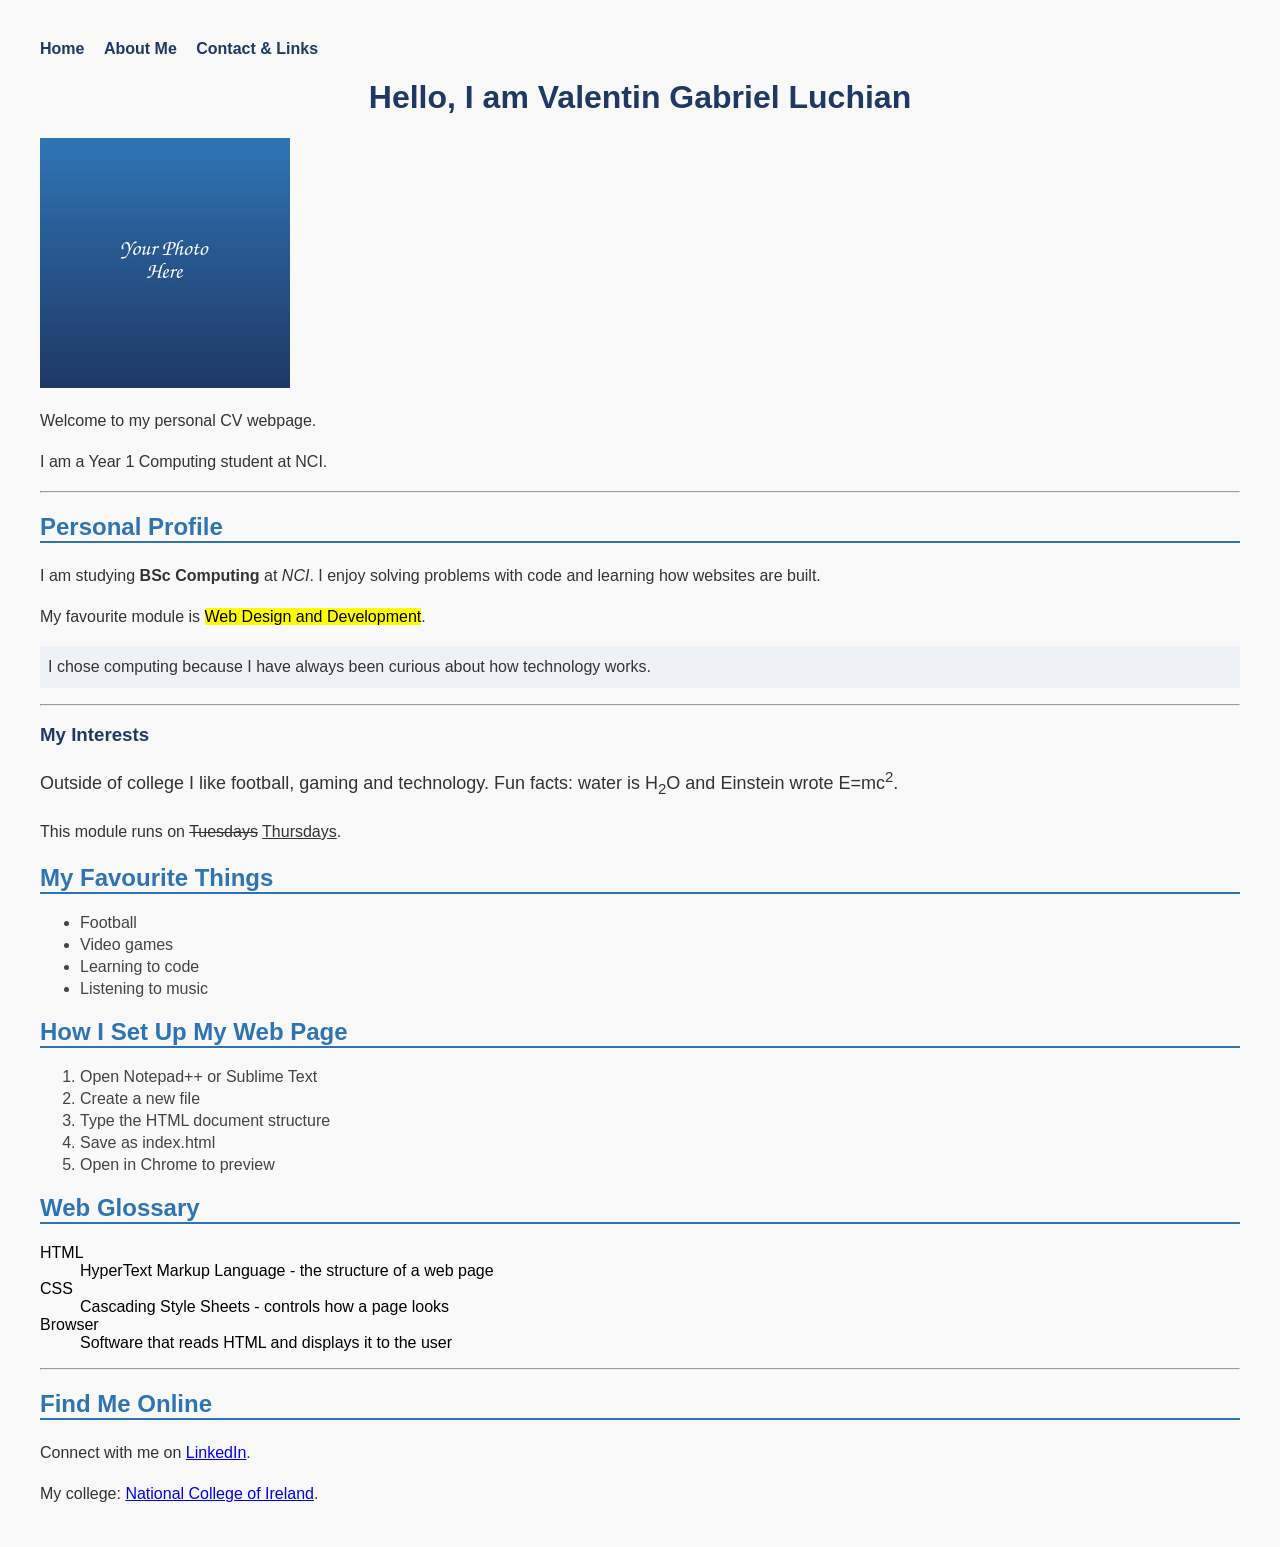
==== index.html @ 2784be7c "Upload Week 2 lab - index.html with CSS" ====
<!DOCTYPE html>
<html lang="en">
<head>
  <meta charset="UTF-8">
  <title>Valentin Gabriel Luchian - Home</title>
  <link rel="stylesheet" href="css/styles.css">
</head>
<body>

  <!-- Navigation -->
  <nav>
    <a href="index.html">Home</a>
    <a href="about.html">About Me</a>
    <a href="contact.html">Contact &amp; Links</a>
  </nav>

  <!-- Header section -->
  <h1 style="color: #1F3864; text-align: center;">Hello, I am Valentin Gabriel Luchian</h1>

  <img src="images/photo.jpg" alt="Photo of Valentin Gabriel Luchian" width="250">

  <p>Welcome to my personal CV webpage.</p>
  <p>I am a Year 1 Computing student at NCI.</p>

  <hr>

  <!-- About Me section -->
  <h2>Personal Profile</h2>
  <p>I am studying <strong>BSc Computing</strong> at <em>NCI</em>. I enjoy solving
    problems with code and learning how websites are built.</p>
  <p>My favourite module is <mark>Web Design and Development</mark>.</p>
  <p style="background-color: #EEF2F7; padding: 8px;">I chose computing because I have
    always been curious about how technology works.</p>

  <hr>

  <!-- Interests section -->
  <h3>My Interests</h3>
  <p style="font-size: 18px; color: #333333;">Outside of college I like football, gaming
    and technology. Fun facts: water is H<sub>2</sub>O and Einstein wrote E=mc<sup>2</sup>.</p>
  <p>This module runs on <del>Tuesdays</del> <ins>Thursdays</ins>.</p>

  <!-- Lists section: Favourite things (unordered list) -->
  <h2>My Favourite Things</h2>
  <ul>
    <li>Football</li>
    <li>Video games</li>
    <li>Learning to code</li>
    <li>Listening to music</li>
  </ul>

  <!-- Ordered list: steps -->
  <h2>How I Set Up My Web Page</h2>
  <ol>
    <li>Open Notepad++ or Sublime Text</li>
    <li>Create a new file</li>
    <li>Type the HTML document structure</li>
    <li>Save as index.html</li>
    <li>Open in Chrome to preview</li>
  </ol>

  <!-- Description list: web glossary -->
  <h2>Web Glossary</h2>
  <dl>
    <dt>HTML</dt>
    <dd>HyperText Markup Language - the structure of a web page</dd>
    <dt>CSS</dt>
    <dd>Cascading Style Sheets - controls how a page looks</dd>
    <dt>Browser</dt>
    <dd>Software that reads HTML and displays it to the user</dd>
  </dl>

  <hr>

  <!-- Links section -->
  <h2>Find Me Online</h2>
  <p>Connect with me on <a href="https://www.linkedin.com">LinkedIn</a>.</p>
  <p>My college: <a href="https://www.nci.ie">National College of Ireland</a>.</p>

</body>
</html>
---- css/styles.css ----
/* ===== Base page styles ===== */
body {
  background-color: #f9f9f9;
  font-family: Arial, sans-serif;
  margin: 40px;
}

h1 {
  color: #1F3864;
  text-align: center;
}

h2 {
  color: #2E74B5;
  border-bottom: 2px solid #2E74B5;
}

h3 {
  color: #1F3864;
}

p {
  color: #333333;
  font-size: 16px;
  line-height: 1.6;
}

li {
  color: #444444;
  margin-bottom: 4px;
}

/* ===== Navigation ===== */
nav {
  margin-bottom: 20px;
}

nav a {
  margin-right: 15px;
  color: #1F3864;
  text-decoration: none;
  font-weight: bold;
}

a:hover {
  color: red;
  text-decoration: none;
}
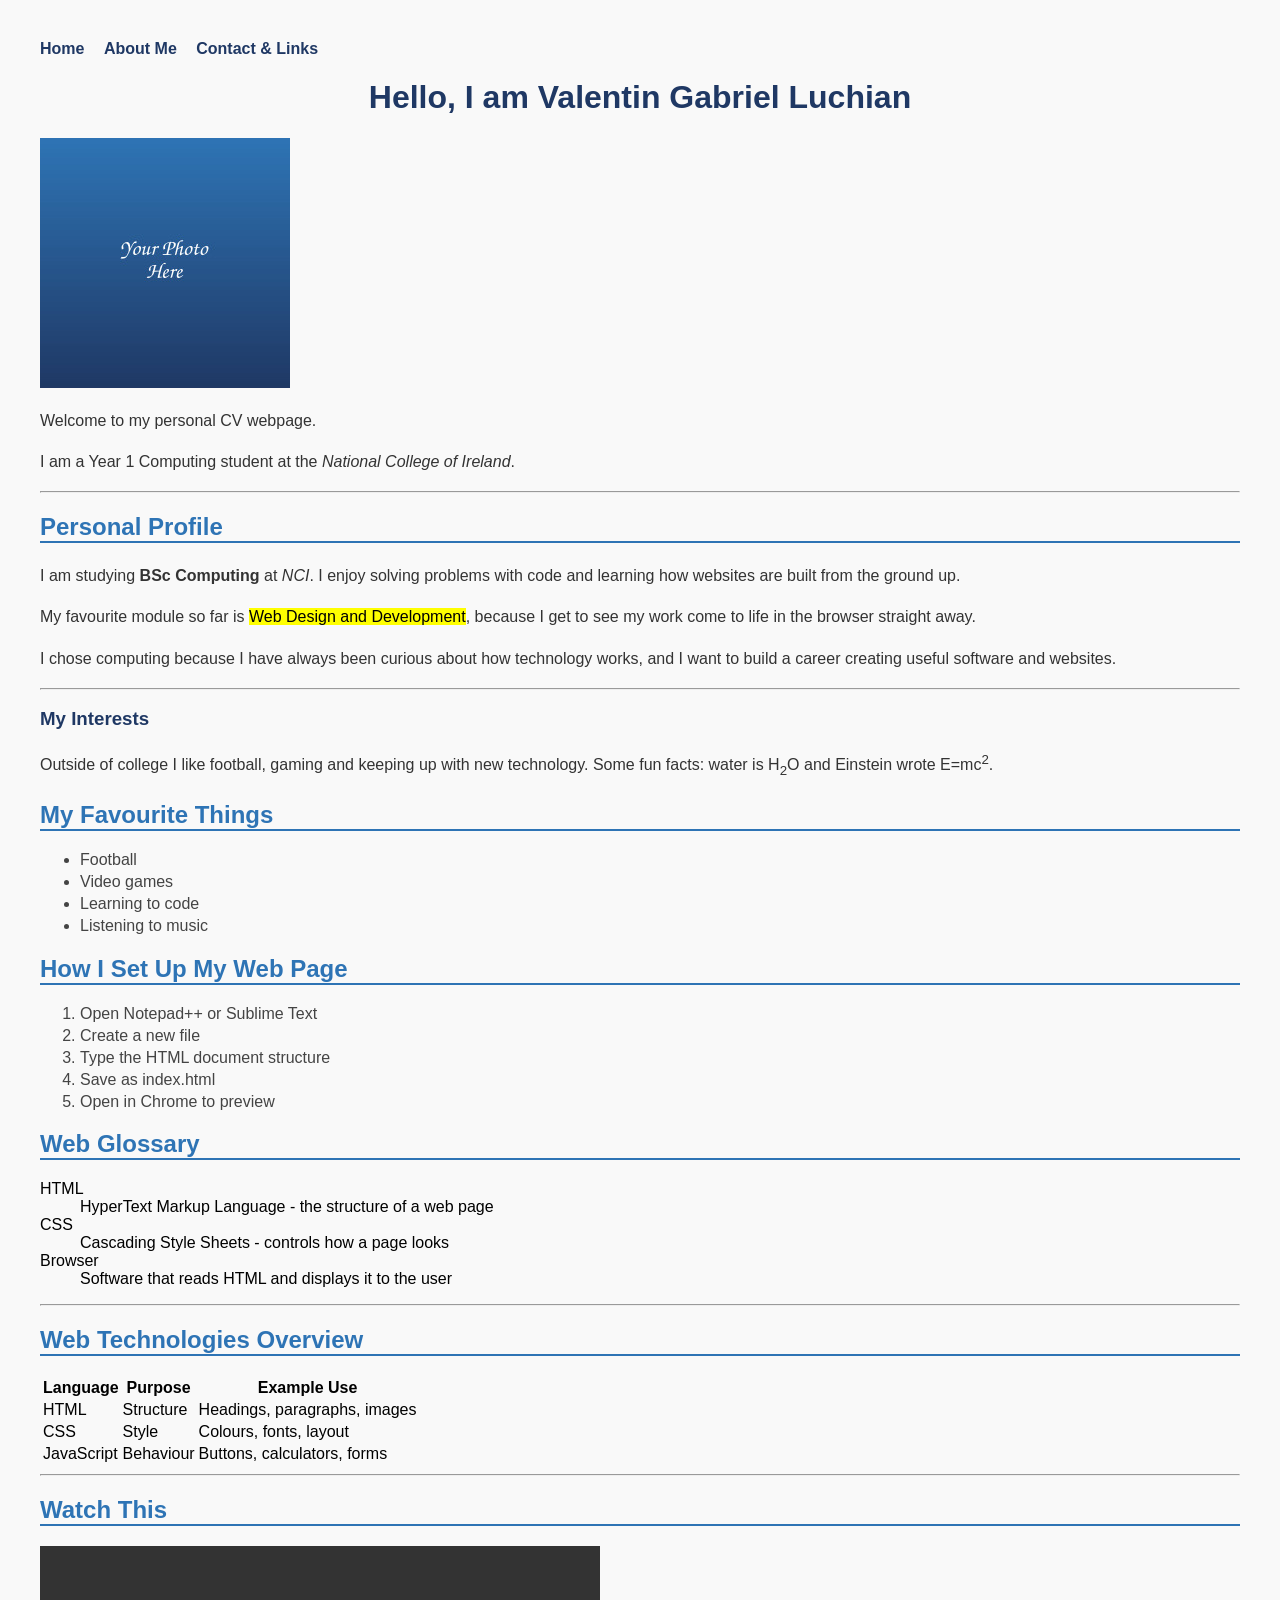
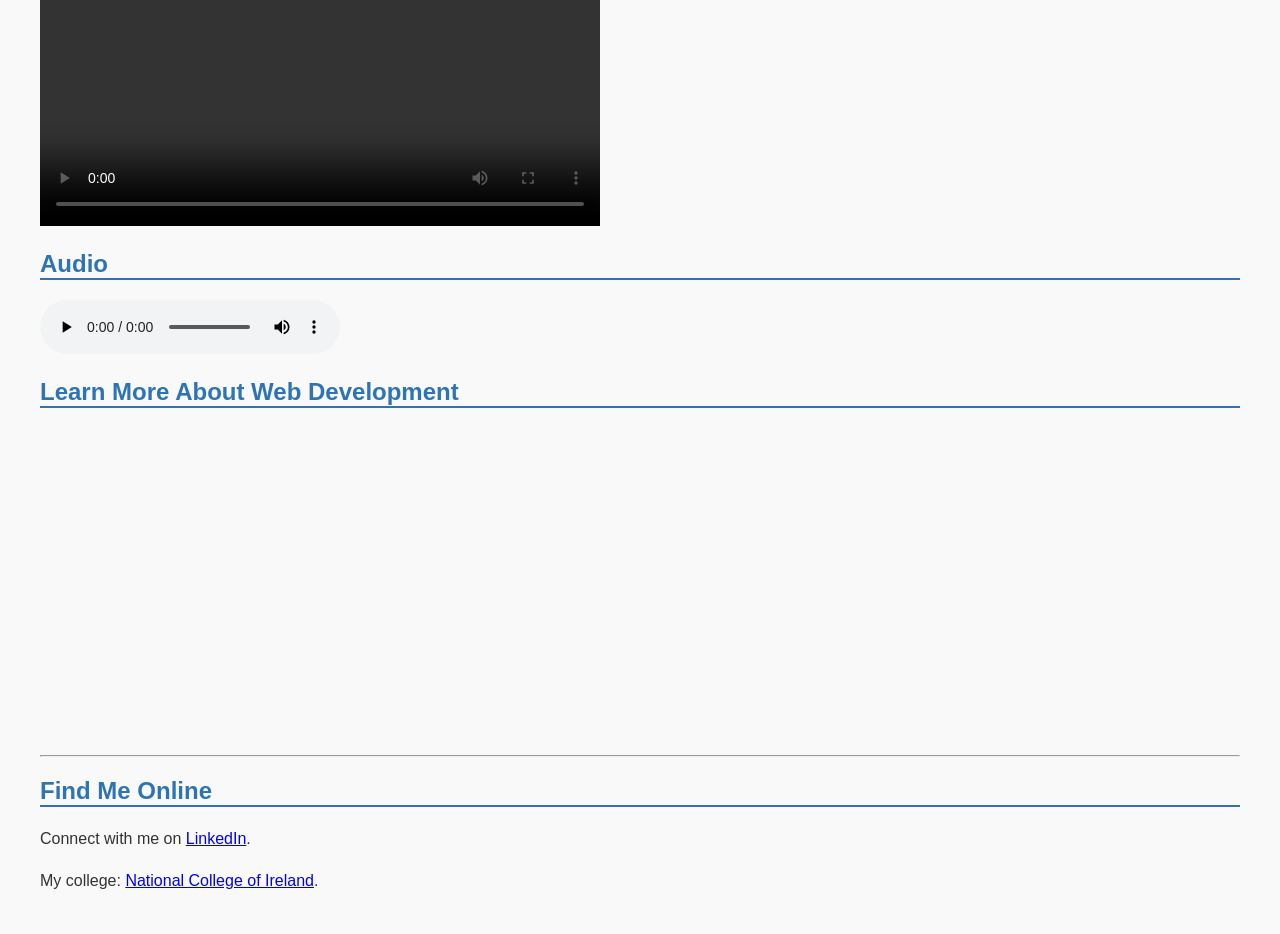
==== commit c92bb275: "Week 3 lab - table, video, audio and YouTube embed added" ====
--- a/index.html
+++ b/index.html
@@ -15,30 +15,30 @@
   </nav>
 
   <!-- Header section -->
-  <h1 style="color: #1F3864; text-align: center;">Hello, I am Valentin Gabriel Luchian</h1>
+  <h1>Hello, I am Valentin Gabriel Luchian</h1>
 
   <img src="images/photo.jpg" alt="Photo of Valentin Gabriel Luchian" width="250">
 
   <p>Welcome to my personal CV webpage.</p>
-  <p>I am a Year 1 Computing student at NCI.</p>
+  <p>I am a Year 1 Computing student at the <em>National College of Ireland</em>.</p>
 
   <hr>
 
   <!-- About Me section -->
   <h2>Personal Profile</h2>
   <p>I am studying <strong>BSc Computing</strong> at <em>NCI</em>. I enjoy solving
-    problems with code and learning how websites are built.</p>
-  <p>My favourite module is <mark>Web Design and Development</mark>.</p>
-  <p style="background-color: #EEF2F7; padding: 8px;">I chose computing because I have
-    always been curious about how technology works.</p>
+    problems with code and learning how websites are built from the ground up.</p>
+  <p>My favourite module so far is <mark>Web Design and Development</mark>, because
+    I get to see my work come to life in the browser straight away.</p>
+  <p>I chose computing because I have always been curious about how technology works,
+    and I want to build a career creating useful software and websites.</p>
 
   <hr>
 
   <!-- Interests section -->
   <h3>My Interests</h3>
-  <p style="font-size: 18px; color: #333333;">Outside of college I like football, gaming
-    and technology. Fun facts: water is H<sub>2</sub>O and Einstein wrote E=mc<sup>2</sup>.</p>
-  <p>This module runs on <del>Tuesdays</del> <ins>Thursdays</ins>.</p>
+  <p>Outside of college I like football, gaming and keeping up with new technology.
+    Some fun facts: water is H<sub>2</sub>O and Einstein wrote E=mc<sup>2</sup>.</p>
 
   <!-- Lists section: Favourite things (unordered list) -->
   <h2>My Favourite Things</h2>
@@ -72,6 +72,63 @@
 
   <hr>
 
+  <!-- Table section (Week 3 - Task 4) -->
+  <h2>Web Technologies Overview</h2>
+  <table>
+    <thead>
+      <tr>
+        <th>Language</th>
+        <th>Purpose</th>
+        <th>Example Use</th>
+      </tr>
+    </thead>
+    <tbody>
+      <tr>
+        <td>HTML</td>
+        <td>Structure</td>
+        <td>Headings, paragraphs, images</td>
+      </tr>
+      <tr>
+        <td>CSS</td>
+        <td>Style</td>
+        <td>Colours, fonts, layout</td>
+      </tr>
+      <tr>
+        <td>JavaScript</td>
+        <td>Behaviour</td>
+        <td>Buttons, calculators, forms</td>
+      </tr>
+    </tbody>
+  </table>
+
+  <hr>
+
+  <!-- Video section (Week 3 - Task 5) -->
+  <h2>Watch This</h2>
+  <video width="560" controls>
+    <source src="media/myvideo.mp4" type="video/mp4">
+    Your browser does not support the video tag.
+  </video>
+
+  <!-- Audio section (Week 3 - Task 5) -->
+  <h2>Audio</h2>
+  <audio controls>
+    <source src="media/audio.mp3" type="audio/mpeg">
+    Your browser does not support the audio tag.
+  </audio>
+
+  <!-- YouTube embed (Week 3 - Task 6) -->
+  <h2>Learn More About Web Development</h2>
+  <iframe width="560" height="315"
+    src="https://www.youtube.com/embed/UB1O30fR-EE"
+    title="YouTube video player"
+    frameborder="0"
+    allow="accelerometer; autoplay; clipboard-write; encrypted-media; gyroscope; picture-in-picture"
+    allowfullscreen>
+  </iframe>
+
+  <hr>
+
   <!-- Links section -->
   <h2>Find Me Online</h2>
   <p>Connect with me on <a href="https://www.linkedin.com">LinkedIn</a>.</p>
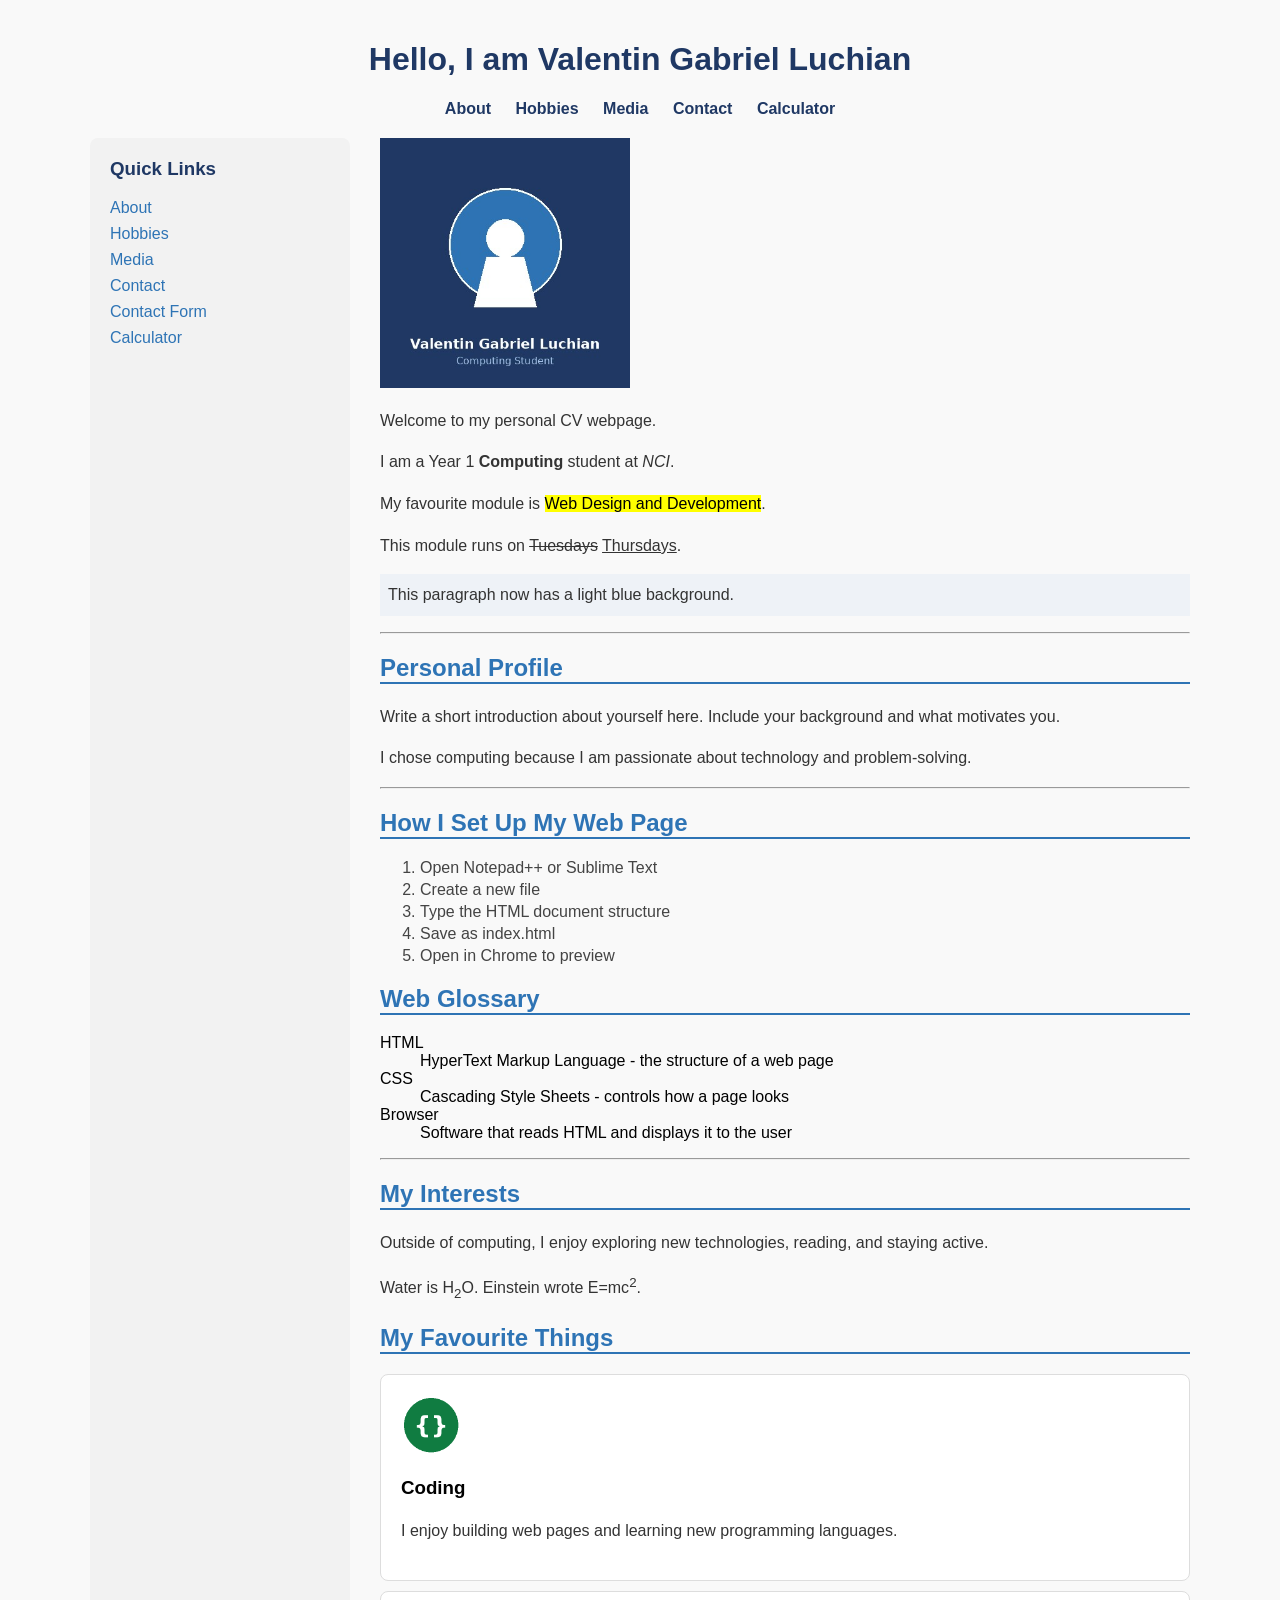
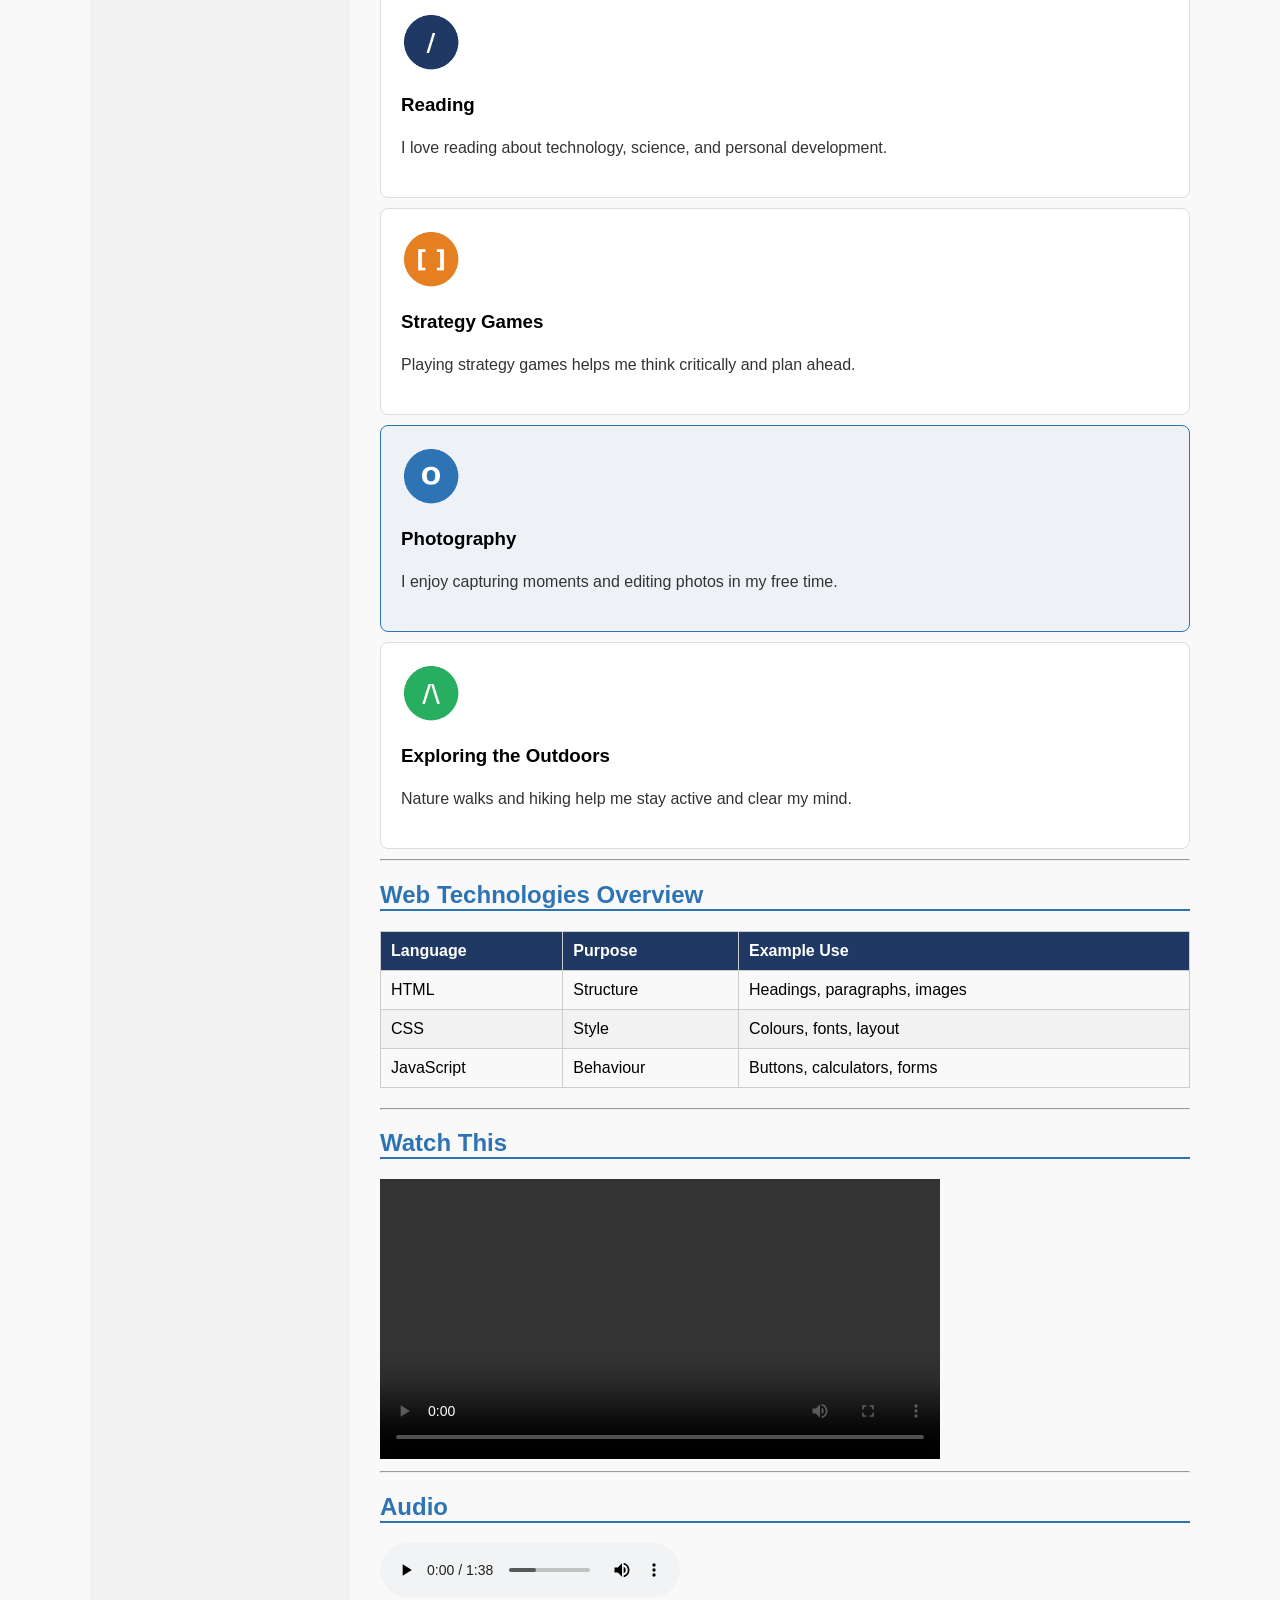
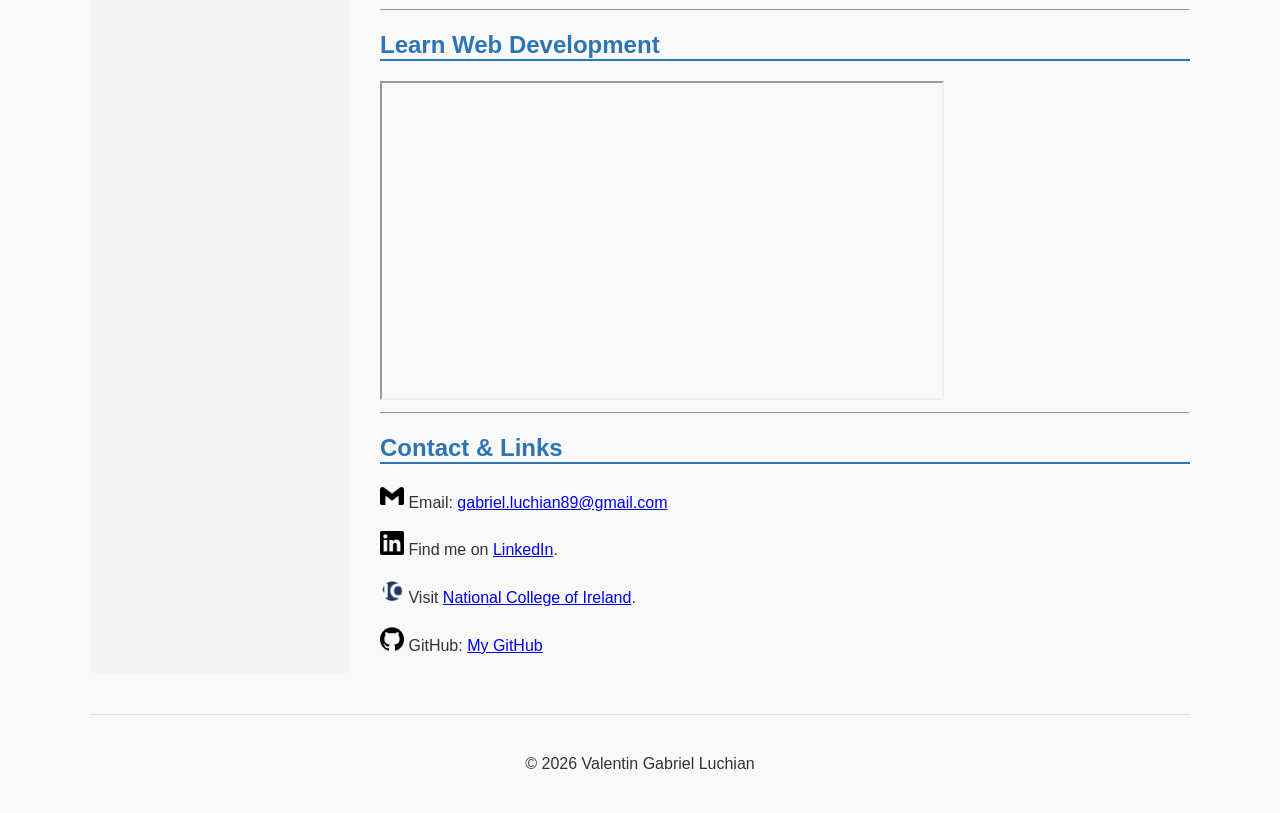
==== commit 06dddfb8: "Add new image assets for social media and various themes - Added GitHub logo (github.png) - Added Li" ====
--- a/index.html
+++ b/index.html
@@ -1,138 +1,215 @@
 <!DOCTYPE html>
 <html lang="en">
 <head>
-  <meta charset="UTF-8">
-  <title>Valentin Gabriel Luchian - Home</title>
-  <link rel="stylesheet" href="css/styles.css">
+    <meta charset="UTF-8">
+    <meta name="viewport" content="width=device-width, initial-scale=1.0">
+    <title>Valentin Gabriel Luchian - Personal Website</title>
+    <link rel="stylesheet" href="css/styles.css">
 </head>
 <body>
 
-  <!-- Navigation -->
-  <nav>
-    <a href="index.html">Home</a>
-    <a href="about.html">About Me</a>
-    <a href="contact.html">Contact &amp; Links</a>
-  </nav>
-
-  <!-- Header section -->
-  <h1>Hello, I am Valentin Gabriel Luchian</h1>
-
-  <img src="images/photo.jpg" alt="Photo of Valentin Gabriel Luchian" width="250">
-
-  <p>Welcome to my personal CV webpage.</p>
-  <p>I am a Year 1 Computing student at the <em>National College of Ireland</em>.</p>
-
-  <hr>
-
-  <!-- About Me section -->
-  <h2>Personal Profile</h2>
-  <p>I am studying <strong>BSc Computing</strong> at <em>NCI</em>. I enjoy solving
-    problems with code and learning how websites are built from the ground up.</p>
-  <p>My favourite module so far is <mark>Web Design and Development</mark>, because
-    I get to see my work come to life in the browser straight away.</p>
-  <p>I chose computing because I have always been curious about how technology works,
-    and I want to build a career creating useful software and websites.</p>
-
-  <hr>
-
-  <!-- Interests section -->
-  <h3>My Interests</h3>
-  <p>Outside of college I like football, gaming and keeping up with new technology.
-    Some fun facts: water is H<sub>2</sub>O and Einstein wrote E=mc<sup>2</sup>.</p>
-
-  <!-- Lists section: Favourite things (unordered list) -->
-  <h2>My Favourite Things</h2>
-  <ul>
-    <li>Football</li>
-    <li>Video games</li>
-    <li>Learning to code</li>
-    <li>Listening to music</li>
-  </ul>
-
-  <!-- Ordered list: steps -->
-  <h2>How I Set Up My Web Page</h2>
-  <ol>
-    <li>Open Notepad++ or Sublime Text</li>
-    <li>Create a new file</li>
-    <li>Type the HTML document structure</li>
-    <li>Save as index.html</li>
-    <li>Open in Chrome to preview</li>
-  </ol>
-
-  <!-- Description list: web glossary -->
-  <h2>Web Glossary</h2>
-  <dl>
-    <dt>HTML</dt>
-    <dd>HyperText Markup Language - the structure of a web page</dd>
-    <dt>CSS</dt>
-    <dd>Cascading Style Sheets - controls how a page looks</dd>
-    <dt>Browser</dt>
-    <dd>Software that reads HTML and displays it to the user</dd>
-  </dl>
-
-  <hr>
-
-  <!-- Table section (Week 3 - Task 4) -->
-  <h2>Web Technologies Overview</h2>
-  <table>
-    <thead>
-      <tr>
-        <th>Language</th>
-        <th>Purpose</th>
-        <th>Example Use</th>
-      </tr>
-    </thead>
-    <tbody>
-      <tr>
-        <td>HTML</td>
-        <td>Structure</td>
-        <td>Headings, paragraphs, images</td>
-      </tr>
-      <tr>
-        <td>CSS</td>
-        <td>Style</td>
-        <td>Colours, fonts, layout</td>
-      </tr>
-      <tr>
-        <td>JavaScript</td>
-        <td>Behaviour</td>
-        <td>Buttons, calculators, forms</td>
-      </tr>
-    </tbody>
-  </table>
-
-  <hr>
-
-  <!-- Video section (Week 3 - Task 5) -->
-  <h2>Watch This</h2>
-  <video width="560" controls>
-    <source src="media/myvideo.mp4" type="video/mp4">
-    Your browser does not support the video tag.
-  </video>
-
-  <!-- Audio section (Week 3 - Task 5) -->
-  <h2>Audio</h2>
-  <audio controls>
-    <source src="media/audio.mp3" type="audio/mpeg">
-    Your browser does not support the audio tag.
-  </audio>
-
-  <!-- YouTube embed (Week 3 - Task 6) -->
-  <h2>Learn More About Web Development</h2>
-  <iframe width="560" height="315"
-    src="https://www.youtube.com/embed/UB1O30fR-EE"
-    title="YouTube video player"
-    frameborder="0"
-    allow="accelerometer; autoplay; clipboard-write; encrypted-media; gyroscope; picture-in-picture"
-    allowfullscreen>
-  </iframe>
-
-  <hr>
-
-  <!-- Links section -->
-  <h2>Find Me Online</h2>
-  <p>Connect with me on <a href="https://www.linkedin.com">LinkedIn</a>.</p>
-  <p>My college: <a href="https://www.nci.ie">National College of Ireland</a>.</p>
+<header>
+    <h1>Hello, I am Valentin Gabriel Luchian</h1>
+</header>
+
+<nav>
+    <a href="#about">About</a>
+    <a href="#hobbies">Hobbies</a>
+    <a href="#media">Media</a>
+    <a href="contact.html">Contact</a>
+    <a href="calculator.html">Calculator</a>
+</nav>
+
+<div class="page-wrap">
+    <aside>
+        <h3>Quick Links</h3>
+        <a href="#about">About</a><br>
+        <a href="#hobbies">Hobbies</a><br>
+        <a href="#media">Media</a><br>
+        <a href="#contact">Contact</a><br>
+        <a href="contact.html">Contact Form</a><br>
+        <a href="calculator.html">Calculator</a>
+    </aside>
+
+    <main>
+
+        <section id="about">
+
+            <img src="images/photo.jpg" alt="Photo of Valentin Gabriel Luchian" width="250">
+
+            <p>Welcome to my personal CV webpage.</p>
+
+            <p>I am a Year 1 <strong>Computing</strong> student at <em>NCI</em>.</p>
+
+            <p>My favourite module is <mark>Web Design and Development</mark>.</p>
+
+            <p>This module runs on <del>Tuesdays</del> <ins>Thursdays</ins>.</p>
+
+            <p style="background-color: #EEF2F7; padding: 8px;">
+                This paragraph now has a light blue background.
+            </p>
+
+            <hr>
+
+            <h2>Personal Profile</h2>
+
+            <p>Write a short introduction about yourself here. Include your background and what motivates you.</p>
+
+            <p>I chose computing because I am passionate about technology and problem-solving.</p>
+
+            <hr>
+
+            <h2>How I Set Up My Web Page</h2>
+            <ol>
+                <li>Open Notepad++ or Sublime Text</li>
+                <li>Create a new file</li>
+                <li>Type the HTML document structure</li>
+                <li>Save as index.html</li>
+                <li>Open in Chrome to preview</li>
+            </ol>
+
+            <h2>Web Glossary</h2>
+            <dl>
+                <dt>HTML</dt>
+                <dd>HyperText Markup Language - the structure of a web page</dd>
+                <dt>CSS</dt>
+                <dd>Cascading Style Sheets - controls how a page looks</dd>
+                <dt>Browser</dt>
+                <dd>Software that reads HTML and displays it to the user</dd>
+            </dl>
+
+        </section>
+
+        <hr>
+
+        <section id="hobbies">
+
+            <h2>My Interests</h2>
+
+            <p>Outside of computing, I enjoy exploring new technologies, reading, and staying active.</p>
+
+            <p>Water is H<sub>2</sub>O. Einstein wrote E=mc<sup>2</sup>.</p>
+
+            <h2>My Favourite Things</h2>
+
+            <article class="card">
+                <img src="images/coding.png" alt="Coding" width="60">
+                <h3>Coding</h3>
+                <p>I enjoy building web pages and learning new programming languages.</p>
+            </article>
+
+            <article class="card">
+                <img src="images/reading.png" alt="Reading" width="60">
+                <h3>Reading</h3>
+                <p>I love reading about technology, science, and personal development.</p>
+            </article>
+
+            <article class="card">
+                <img src="images/games.png" alt="Strategy Games" width="60">
+                <h3>Strategy Games</h3>
+                <p>Playing strategy games helps me think critically and plan ahead.</p>
+            </article>
+
+            <article class="card featured">
+                <img src="images/photography.png" alt="Photography" width="60">
+                <h3>Photography</h3>
+                <p>I enjoy capturing moments and editing photos in my free time.</p>
+            </article>
+
+            <article class="card">
+                <img src="images/outdoors.png" alt="Exploring the Outdoors" width="60">
+                <h3>Exploring the Outdoors</h3>
+                <p>Nature walks and hiking help me stay active and clear my mind.</p>
+            </article>
+
+        </section>
+
+        <hr>
+
+        <section id="media">
+
+            <h2>Web Technologies Overview</h2>
+
+            <table>
+                <thead>
+                    <tr>
+                        <th>Language</th>
+                        <th>Purpose</th>
+                        <th>Example Use</th>
+                    </tr>
+                </thead>
+                <tbody>
+                    <tr>
+                        <td>HTML</td>
+                        <td>Structure</td>
+                        <td>Headings, paragraphs, images</td>
+                    </tr>
+                    <tr>
+                        <td>CSS</td>
+                        <td>Style</td>
+                        <td>Colours, fonts, layout</td>
+                    </tr>
+                    <tr>
+                        <td>JavaScript</td>
+                        <td>Behaviour</td>
+                        <td>Buttons, calculators, forms</td>
+                    </tr>
+                </tbody>
+            </table>
+
+            <hr>
+
+            <h2>Watch This</h2>
+
+            <video width="560" controls>
+                <source src="media/myvideo.mp4" type="video/mp4">
+                Your browser does not support the video tag.
+            </video>
+
+            <hr>
+
+            <h2>Audio</h2>
+
+            <audio controls>
+                <source src="media/audio.mp3" type="audio/mpeg">
+                Your browser does not support the audio tag.
+            </audio>
+
+            <hr>
+
+            <h2>Learn Web Development</h2>
+
+            <iframe width="560" height="315"
+                src="https://www.youtube.com/embed/UB1O30fR-EE"
+                title="YouTube video player"
+                allow="accelerometer; autoplay; clipboard-write; encrypted-media; gyroscope; picture-in-picture"
+                allowfullscreen>
+            </iframe>
+
+        </section>
+
+        <hr>
+
+        <section id="contact">
+
+            <h2>Contact & Links</h2>
+
+            <p><img src="images/email.png" alt="Email" width="24"> Email: <a href="mailto:gabriel.luchian89@gmail.com">gabriel.luchian89@gmail.com</a></p>
+
+            <p><img src="images/linkedin.png" alt="LinkedIn" width="24"> Find me on <a href="https://www.linkedin.com/in/valentin-g-luchian-178652170/">LinkedIn</a>.</p>
+
+            <p><img src="images/nci.png" alt="NCI" width="24"> Visit <a href="https://www.ncirl.ie/">National College of Ireland</a>.</p>
+
+            <p><img src="images/github.png" alt="GitHub" width="24"> GitHub: <a href="https://github.com/gabi89luch">My GitHub</a></p>
+
+        </section>
+
+    </main>
+</div>
+
+<footer>
+    <p>&copy; 2026 Valentin Gabriel Luchian</p>
+</footer>
 
 </body>
 </html>
--- a/css/styles.css
+++ b/css/styles.css
@@ -1,48 +1,194 @@
-/* ===== Base page styles ===== */
 body {
-  background-color: #f9f9f9;
-  font-family: Arial, sans-serif;
-  margin: 40px;
+    background-color: #f9f9f9;
+    font-family: Arial, sans-serif;
+    margin: 0 auto;
+    max-width: 1100px;
+    padding: 20px;
 }
 
 h1 {
-  color: #1F3864;
-  text-align: center;
+    color: #1F3864;
+    text-align: center;
 }
 
 h2 {
-  color: #2E74B5;
-  border-bottom: 2px solid #2E74B5;
-}
-
-h3 {
-  color: #1F3864;
+    color: #2E74B5;
+    border-bottom: 2px solid #2E74B5;
 }
 
 p {
-  color: #333333;
-  font-size: 16px;
-  line-height: 1.6;
+    color: #333333;
+    font-size: 16px;
+    line-height: 1.6;
 }
 
 li {
-  color: #444444;
-  margin-bottom: 4px;
+    color: #444444;
+    margin-bottom: 4px;
 }
 
-/* ===== Navigation ===== */
+img {
+    max-width: 100%;
+    height: auto;
+}
+
+.card {
+    background-color: white;
+    border: 1px solid #dddddd;
+    border-radius: 8px;
+    padding: 20px;
+    margin: 10px 0;
+}
+
+.card.featured {
+    background-color: #EEF2F7;
+    border-color: #2E74B5;
+}
+
+table {
+    border-collapse: collapse;
+    width: 100%;
+    margin: 20px 0;
+}
+
+th, td {
+    border: 1px solid #cccccc;
+    padding: 10px;
+    text-align: left;
+}
+
+th {
+    background-color: #1F3864;
+    color: white;
+}
+
+tr:nth-child(even) {
+    background-color: #f2f2f2;
+}
+
+video {
+    max-width: 100%;
+    height: auto;
+}
+
+iframe {
+    max-width: 100%;
+}
+
+footer {
+    text-align: center;
+    color: #777777;
+    font-size: 14px;
+    margin-top: 40px;
+    padding-top: 20px;
+    border-top: 1px solid #dddddd;
+}
+
 nav {
-  margin-bottom: 20px;
+    text-align: center;
+    margin: 20px 0;
 }
 
 nav a {
-  margin-right: 15px;
-  color: #1F3864;
-  text-decoration: none;
-  font-weight: bold;
+    margin: 0 10px;
+    color: #1F3864;
+    text-decoration: none;
+    font-weight: bold;
 }
 
-a:hover {
-  color: red;
-  text-decoration: none;
+nav a:hover {
+    color: #2E74B5;
+    text-decoration: underline;
 }
+
+.page-wrap {
+    display: flex;
+    gap: 30px;
+}
+
+aside {
+    width: 220px;
+    background: #f2f2f2;
+    padding: 20px;
+    min-height: 400px;
+    border-radius: 8px;
+    flex-shrink: 0;
+}
+
+aside h3 {
+    color: #1F3864;
+    margin-top: 0;
+}
+
+aside a {
+    display: inline-block;
+    color: #2E74B5;
+    text-decoration: none;
+    margin-bottom: 8px;
+}
+
+aside a:hover {
+    text-decoration: underline;
+}
+
+main {
+    flex: 1;
+    padding: 0;
+}
+
+form {
+    max-width: 550px;
+    margin: 0 auto;
+}
+
+fieldset {
+    border: 1px solid #ddd;
+    padding: 20px;
+    margin-bottom: 20px;
+    border-radius: 8px;
+}
+
+legend {
+    font-weight: bold;
+    color: #1F3864;
+    padding: 0 10px;
+}
+
+label {
+    display: block;
+    margin-top: 12px;
+    font-weight: bold;
+    color: #333;
+}
+
+input[type='text'], input[type='email'], input[type='password'],
+input[type='number'], select, textarea {
+    width: 100%;
+    padding: 10px;
+    margin-top: 6px;
+    border: 1px solid #ccc;
+    border-radius: 4px;
+    box-sizing: border-box;
+}
+
+button[type='submit'] {
+    width: 100%;
+    padding: 14px;
+    background: #1F3864;
+    color: white;
+    border: none;
+    border-radius: 4px;
+    font-size: 16px;
+    cursor: pointer;
+    margin-top: 20px;
+}
+
+button[type='submit']:hover {
+    background: #2E74B5;
+}
+
+.error {
+    color: red;
+    font-size: 13px;
+    margin: 4px 0 0 0;
+}
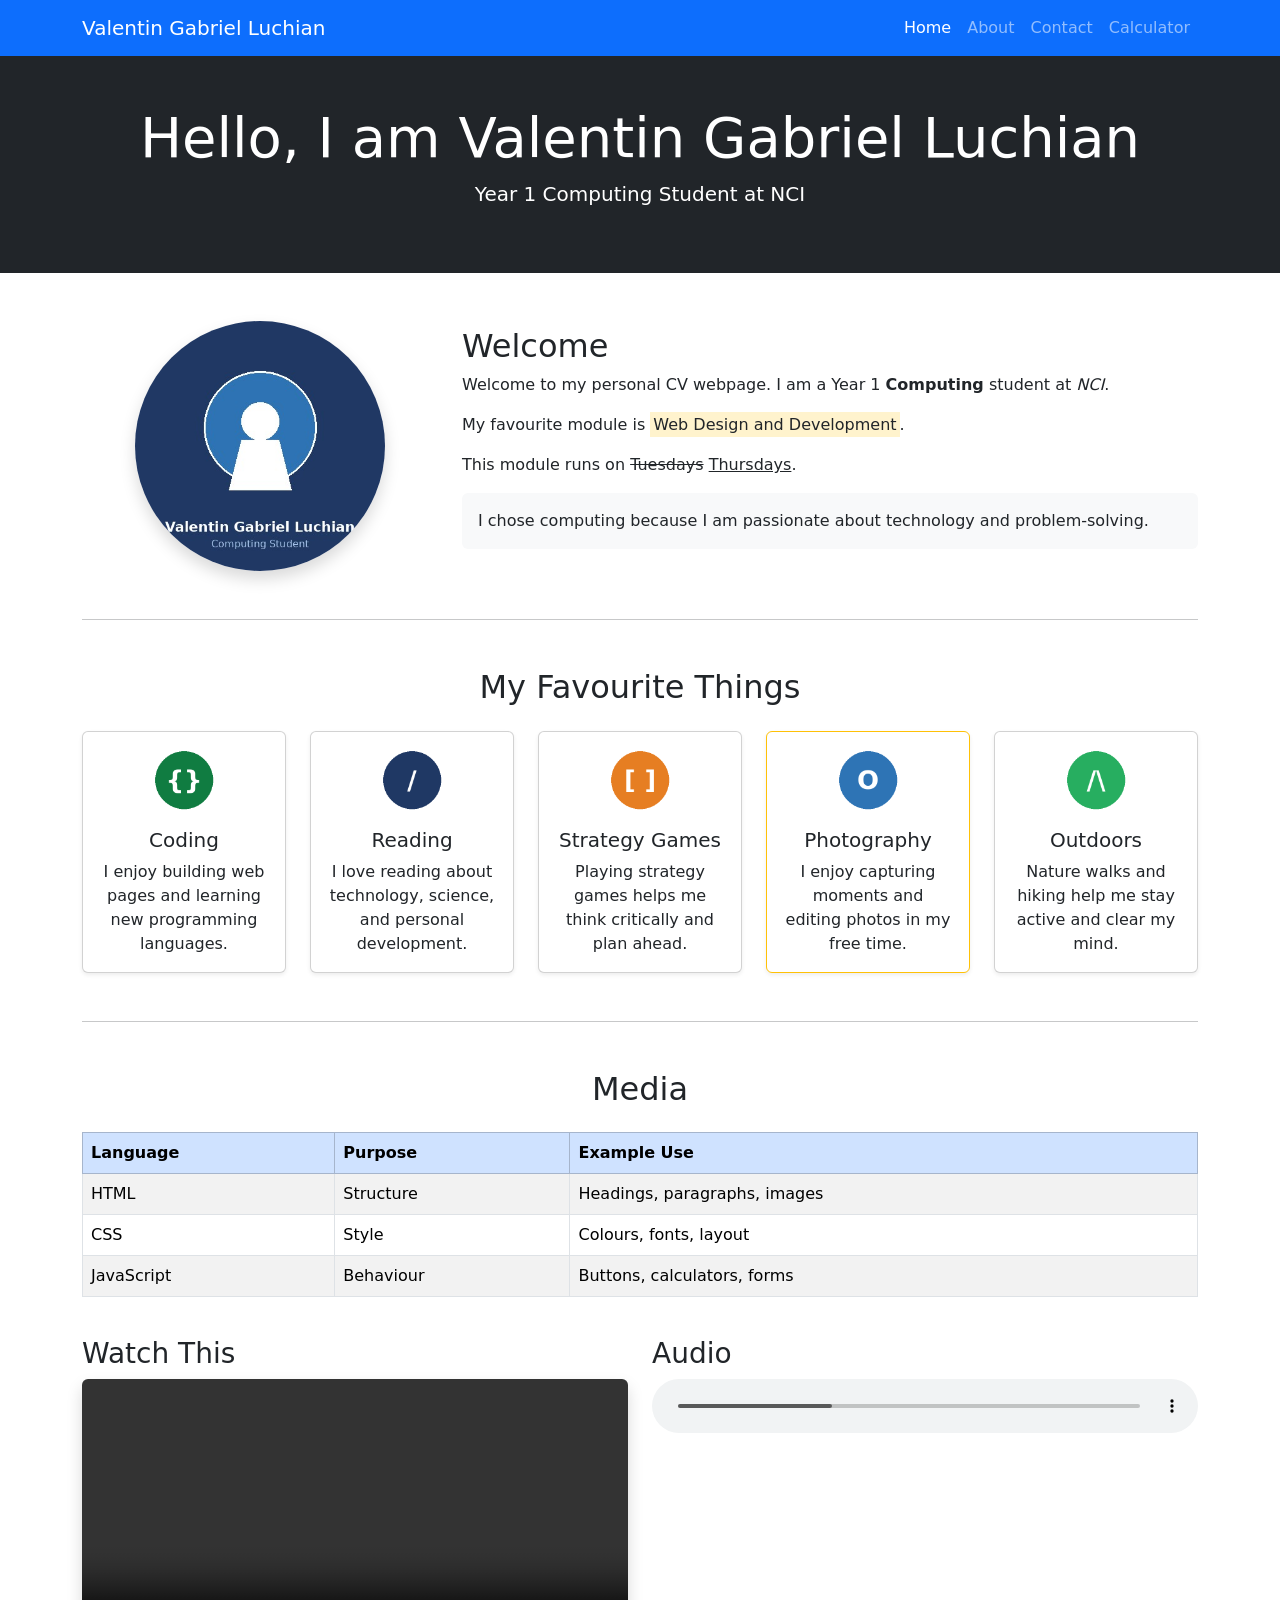
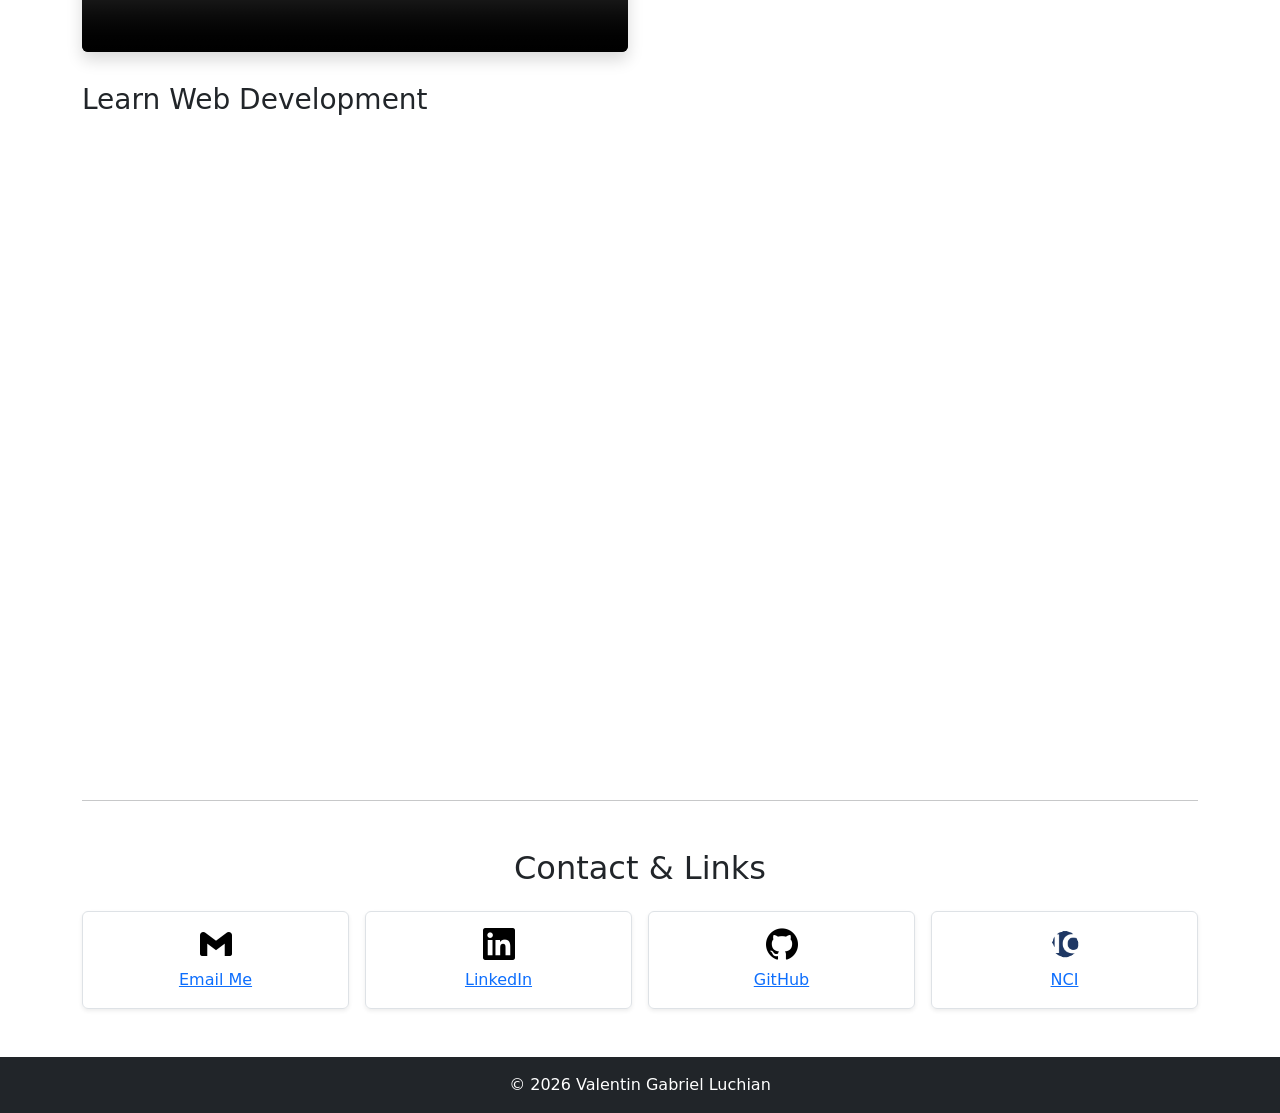
==== commit f0d7c8d3: "Added Bootstrap at the website" ====
--- a/index.html
+++ b/index.html
@@ -4,134 +4,112 @@
     <meta charset="UTF-8">
     <meta name="viewport" content="width=device-width, initial-scale=1.0">
     <title>Valentin Gabriel Luchian - Personal Website</title>
-    <link rel="stylesheet" href="css/styles.css">
+    <link href="https://cdn.jsdelivr.net/npm/bootstrap@5.3.3/dist/css/bootstrap.min.css" rel="stylesheet">
 </head>
 <body>
 
-<header>
-    <h1>Hello, I am Valentin Gabriel Luchian</h1>
+<nav class="navbar navbar-expand-lg navbar-dark bg-primary">
+    <div class="container">
+        <a class="navbar-brand" href="index.html">Valentin Gabriel Luchian</a>
+        <button class="navbar-toggler" type="button" data-bs-toggle="collapse" data-bs-target="#navbarNav">
+            <span class="navbar-toggler-icon"></span>
+        </button>
+        <div class="collapse navbar-collapse" id="navbarNav">
+            <ul class="navbar-nav ms-auto">
+                <li class="nav-item"><a class="nav-link active" href="index.html">Home</a></li>
+                <li class="nav-item"><a class="nav-link" href="about.html">About</a></li>
+                <li class="nav-item"><a class="nav-link" href="contact.html">Contact</a></li>
+                <li class="nav-item"><a class="nav-link" href="calculator.html">Calculator</a></li>
+            </ul>
+        </div>
+    </div>
+</nav>
+
+<header class="bg-dark text-white text-center py-5">
+    <div class="container">
+        <h1 class="display-4">Hello, I am Valentin Gabriel Luchian</h1>
+        <p class="lead">Year 1 Computing Student at NCI</p>
+    </div>
 </header>
 
-<nav>
-    <a href="#about">About</a>
-    <a href="#hobbies">Hobbies</a>
-    <a href="#media">Media</a>
-    <a href="contact.html">Contact</a>
-    <a href="calculator.html">Calculator</a>
-</nav>
+<main class="container my-5">
 
-<div class="page-wrap">
-    <aside>
-        <h3>Quick Links</h3>
-        <a href="#about">About</a><br>
-        <a href="#hobbies">Hobbies</a><br>
-        <a href="#media">Media</a><br>
-        <a href="#contact">Contact</a><br>
-        <a href="contact.html">Contact Form</a><br>
-        <a href="calculator.html">Calculator</a>
-    </aside>
+    <section id="about" class="mb-5">
+        <div class="row align-items-center">
+            <div class="col-md-4 text-center">
+                <img src="images/photo.jpg" alt="Photo of Valentin Gabriel Luchian" class="img-fluid rounded-circle shadow" width="250">
+            </div>
+            <div class="col-md-8">
+                <h2>Welcome</h2>
+                <p>Welcome to my personal CV webpage. I am a Year 1 <strong>Computing</strong> student at <em>NCI</em>.</p>
+                <p>My favourite module is <mark>Web Design and Development</mark>.</p>
+                <p>This module runs on <del>Tuesdays</del> <ins>Thursdays</ins>.</p>
+                <p class="bg-light p-3 rounded">I chose computing because I am passionate about technology and problem-solving.</p>
+            </div>
+        </div>
+    </section>
 
-    <main>
+    <hr class="my-5">
 
-        <section id="about">
+    <section id="hobbies" class="mb-5">
+        <h2 class="text-center mb-4">My Favourite Things</h2>
+        <div class="row g-4">
+            <div class="col-md-4 col-lg">
+                <div class="card h-100 text-center shadow-sm">
+                    <div class="card-body">
+                        <img src="images/coding.png" alt="Coding" width="64" class="mb-3">
+                        <h5 class="card-title">Coding</h5>
+                        <p class="card-text">I enjoy building web pages and learning new programming languages.</p>
+                    </div>
+                </div>
+            </div>
+            <div class="col-md-4 col-lg">
+                <div class="card h-100 text-center shadow-sm">
+                    <div class="card-body">
+                        <img src="images/reading.png" alt="Reading" width="64" class="mb-3">
+                        <h5 class="card-title">Reading</h5>
+                        <p class="card-text">I love reading about technology, science, and personal development.</p>
+                    </div>
+                </div>
+            </div>
+            <div class="col-md-4 col-lg">
+                <div class="card h-100 text-center shadow-sm">
+                    <div class="card-body">
+                        <img src="images/games.png" alt="Strategy Games" width="64" class="mb-3">
+                        <h5 class="card-title">Strategy Games</h5>
+                        <p class="card-text">Playing strategy games helps me think critically and plan ahead.</p>
+                    </div>
+                </div>
+            </div>
+            <div class="col-md-4 col-lg">
+                <div class="card h-100 text-center shadow-sm border-warning">
+                    <div class="card-body">
+                        <img src="images/photography.png" alt="Photography" width="64" class="mb-3">
+                        <h5 class="card-title">Photography</h5>
+                        <p class="card-text">I enjoy capturing moments and editing photos in my free time.</p>
+                    </div>
+                </div>
+            </div>
+            <div class="col-md-4 col-lg">
+                <div class="card h-100 text-center shadow-sm">
+                    <div class="card-body">
+                        <img src="images/outdoors.png" alt="Exploring the Outdoors" width="64" class="mb-3">
+                        <h5 class="card-title">Outdoors</h5>
+                        <p class="card-text">Nature walks and hiking help me stay active and clear my mind.</p>
+                    </div>
+                </div>
+            </div>
+        </div>
+    </section>
 
-            <img src="images/photo.jpg" alt="Photo of Valentin Gabriel Luchian" width="250">
+    <hr class="my-5">
 
-            <p>Welcome to my personal CV webpage.</p>
+    <section id="media" class="mb-5">
+        <h2 class="text-center mb-4">Media</h2>
 
-            <p>I am a Year 1 <strong>Computing</strong> student at <em>NCI</em>.</p>
-
-            <p>My favourite module is <mark>Web Design and Development</mark>.</p>
-
-            <p>This module runs on <del>Tuesdays</del> <ins>Thursdays</ins>.</p>
-
-            <p style="background-color: #EEF2F7; padding: 8px;">
-                This paragraph now has a light blue background.
-            </p>
-
-            <hr>
-
-            <h2>Personal Profile</h2>
-
-            <p>Write a short introduction about yourself here. Include your background and what motivates you.</p>
-
-            <p>I chose computing because I am passionate about technology and problem-solving.</p>
-
-            <hr>
-
-            <h2>How I Set Up My Web Page</h2>
-            <ol>
-                <li>Open Notepad++ or Sublime Text</li>
-                <li>Create a new file</li>
-                <li>Type the HTML document structure</li>
-                <li>Save as index.html</li>
-                <li>Open in Chrome to preview</li>
-            </ol>
-
-            <h2>Web Glossary</h2>
-            <dl>
-                <dt>HTML</dt>
-                <dd>HyperText Markup Language - the structure of a web page</dd>
-                <dt>CSS</dt>
-                <dd>Cascading Style Sheets - controls how a page looks</dd>
-                <dt>Browser</dt>
-                <dd>Software that reads HTML and displays it to the user</dd>
-            </dl>
-
-        </section>
-
-        <hr>
-
-        <section id="hobbies">
-
-            <h2>My Interests</h2>
-
-            <p>Outside of computing, I enjoy exploring new technologies, reading, and staying active.</p>
-
-            <p>Water is H<sub>2</sub>O. Einstein wrote E=mc<sup>2</sup>.</p>
-
-            <h2>My Favourite Things</h2>
-
-            <article class="card">
-                <img src="images/coding.png" alt="Coding" width="60">
-                <h3>Coding</h3>
-                <p>I enjoy building web pages and learning new programming languages.</p>
-            </article>
-
-            <article class="card">
-                <img src="images/reading.png" alt="Reading" width="60">
-                <h3>Reading</h3>
-                <p>I love reading about technology, science, and personal development.</p>
-            </article>
-
-            <article class="card">
-                <img src="images/games.png" alt="Strategy Games" width="60">
-                <h3>Strategy Games</h3>
-                <p>Playing strategy games helps me think critically and plan ahead.</p>
-            </article>
-
-            <article class="card featured">
-                <img src="images/photography.png" alt="Photography" width="60">
-                <h3>Photography</h3>
-                <p>I enjoy capturing moments and editing photos in my free time.</p>
-            </article>
-
-            <article class="card">
-                <img src="images/outdoors.png" alt="Exploring the Outdoors" width="60">
-                <h3>Exploring the Outdoors</h3>
-                <p>Nature walks and hiking help me stay active and clear my mind.</p>
-            </article>
-
-        </section>
-
-        <hr>
-
-        <section id="media">
-
-            <h2>Web Technologies Overview</h2>
-
-            <table>
-                <thead>
+        <div class="table-responsive mb-4">
+            <table class="table table-bordered table-striped">
+                <thead class="table-primary">
                     <tr>
                         <th>Language</th>
                         <th>Purpose</th>
@@ -139,77 +117,74 @@
                     </tr>
                 </thead>
                 <tbody>
-                    <tr>
-                        <td>HTML</td>
-                        <td>Structure</td>
-                        <td>Headings, paragraphs, images</td>
-                    </tr>
-                    <tr>
-                        <td>CSS</td>
-                        <td>Style</td>
-                        <td>Colours, fonts, layout</td>
-                    </tr>
-                    <tr>
-                        <td>JavaScript</td>
-                        <td>Behaviour</td>
-                        <td>Buttons, calculators, forms</td>
-                    </tr>
+                    <tr><td>HTML</td><td>Structure</td><td>Headings, paragraphs, images</td></tr>
+                    <tr><td>CSS</td><td>Style</td><td>Colours, fonts, layout</td></tr>
+                    <tr><td>JavaScript</td><td>Behaviour</td><td>Buttons, calculators, forms</td></tr>
                 </tbody>
             </table>
+        </div>
 
-            <hr>
+        <div class="row g-4">
+            <div class="col-md-6">
+                <h3>Watch This</h3>
+                <video class="w-100 rounded shadow" controls>
+                    <source src="media/myvideo.mp4" type="video/mp4">
+                </video>
+            </div>
+            <div class="col-md-6">
+                <h3>Audio</h3>
+                <audio class="w-100" controls>
+                    <source src="media/audio.mp3" type="audio/mpeg">
+                </audio>
+            </div>
+        </div>
 
-            <h2>Watch This</h2>
+        <div class="mt-4">
+            <h3>Learn Web Development</h3>
+            <div class="ratio ratio-16x9">
+                <iframe src="https://www.youtube.com/embed/UB1O30fR-EE" title="YouTube video" allowfullscreen></iframe>
+            </div>
+        </div>
+    </section>
 
-            <video width="560" controls>
-                <source src="media/myvideo.mp4" type="video/mp4">
-                Your browser does not support the video tag.
-            </video>
+    <hr class="my-5">
 
-            <hr>
+    <section id="contact" class="mb-5">
+        <h2 class="text-center mb-4">Contact & Links</h2>
+        <div class="row text-center g-3">
+            <div class="col-sm-6 col-lg-3">
+                <div class="p-3 border rounded shadow-sm">
+                    <img src="images/email.png" alt="Email" width="32">
+                    <p class="mt-2 mb-0"><a href="mailto:gabrielluchian89@gmail.com">Email Me</a></p>
+                </div>
+            </div>
+            <div class="col-sm-6 col-lg-3">
+                <div class="p-3 border rounded shadow-sm">
+                    <img src="images/linkedin.png" alt="LinkedIn" width="32">
+                    <p class="mt-2 mb-0"><a href="https://www.linkedin.com/in/valentin-g-luchian-178652170/">LinkedIn</a></p>
+                </div>
+            </div>
+            <div class="col-sm-6 col-lg-3">
+                <div class="p-3 border rounded shadow-sm">
+                    <img src="images/github.png" alt="GitHub" width="32">
+                    <p class="mt-2 mb-0"><a href="https://github.com/gabi89luch">GitHub</a></p>
+                </div>
+            </div>
+            <div class="col-sm-6 col-lg-3">
+                <div class="p-3 border rounded shadow-sm">
+                    <img src="images/nci.png" alt="NCI" width="32">
+                    <p class="mt-2 mb-0"><a href="https://www.ncirl.ie/">NCI</a></p>
+                </div>
+            </div>
+        </div>
+    </section>
 
-            <h2>Audio</h2>
+</main>
 
-            <audio controls>
-                <source src="media/audio.mp3" type="audio/mpeg">
-                Your browser does not support the audio tag.
-            </audio>
-
-            <hr>
-
-            <h2>Learn Web Development</h2>
-
-            <iframe width="560" height="315"
-                src="https://www.youtube.com/embed/UB1O30fR-EE"
-                title="YouTube video player"
-                allow="accelerometer; autoplay; clipboard-write; encrypted-media; gyroscope; picture-in-picture"
-                allowfullscreen>
-            </iframe>
-
-        </section>
-
-        <hr>
-
-        <section id="contact">
-
-            <h2>Contact & Links</h2>
-
-            <p><img src="images/email.png" alt="Email" width="24"> Email: <a href="mailto:gabriel.luchian89@gmail.com">gabriel.luchian89@gmail.com</a></p>
-
-            <p><img src="images/linkedin.png" alt="LinkedIn" width="24"> Find me on <a href="https://www.linkedin.com/in/valentin-g-luchian-178652170/">LinkedIn</a>.</p>
-
-            <p><img src="images/nci.png" alt="NCI" width="24"> Visit <a href="https://www.ncirl.ie/">National College of Ireland</a>.</p>
-
-            <p><img src="images/github.png" alt="GitHub" width="24"> GitHub: <a href="https://github.com/gabi89luch">My GitHub</a></p>
-
-        </section>
-
-    </main>
-</div>
-
-<footer>
-    <p>&copy; 2026 Valentin Gabriel Luchian</p>
+<footer class="bg-dark text-white text-center py-3">
+    <p class="mb-0">&copy; 2026 Valentin Gabriel Luchian</p>
 </footer>
 
+<script src="https://cdn.jsdelivr.net/npm/bootstrap@5.3.3/dist/js/bootstrap.bundle.min.js"></script>
 </body>
-</html>
+</html>
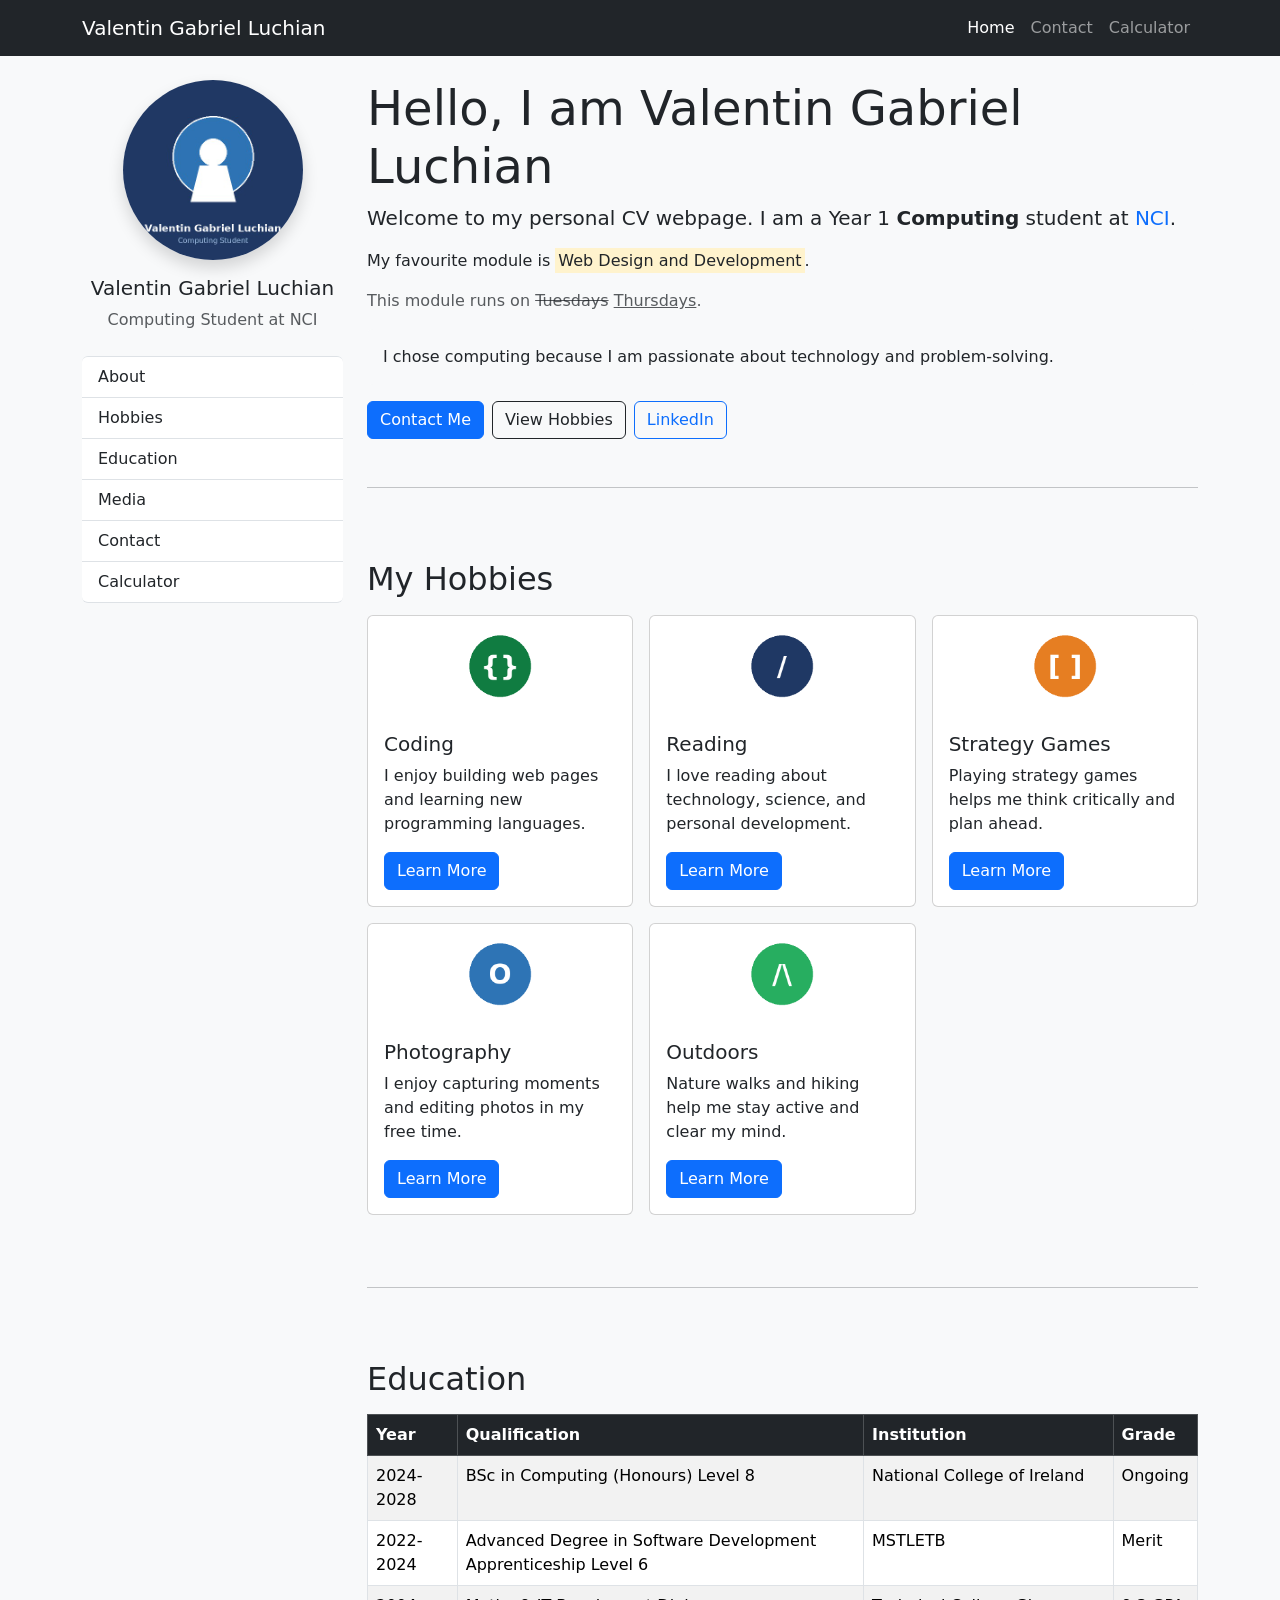
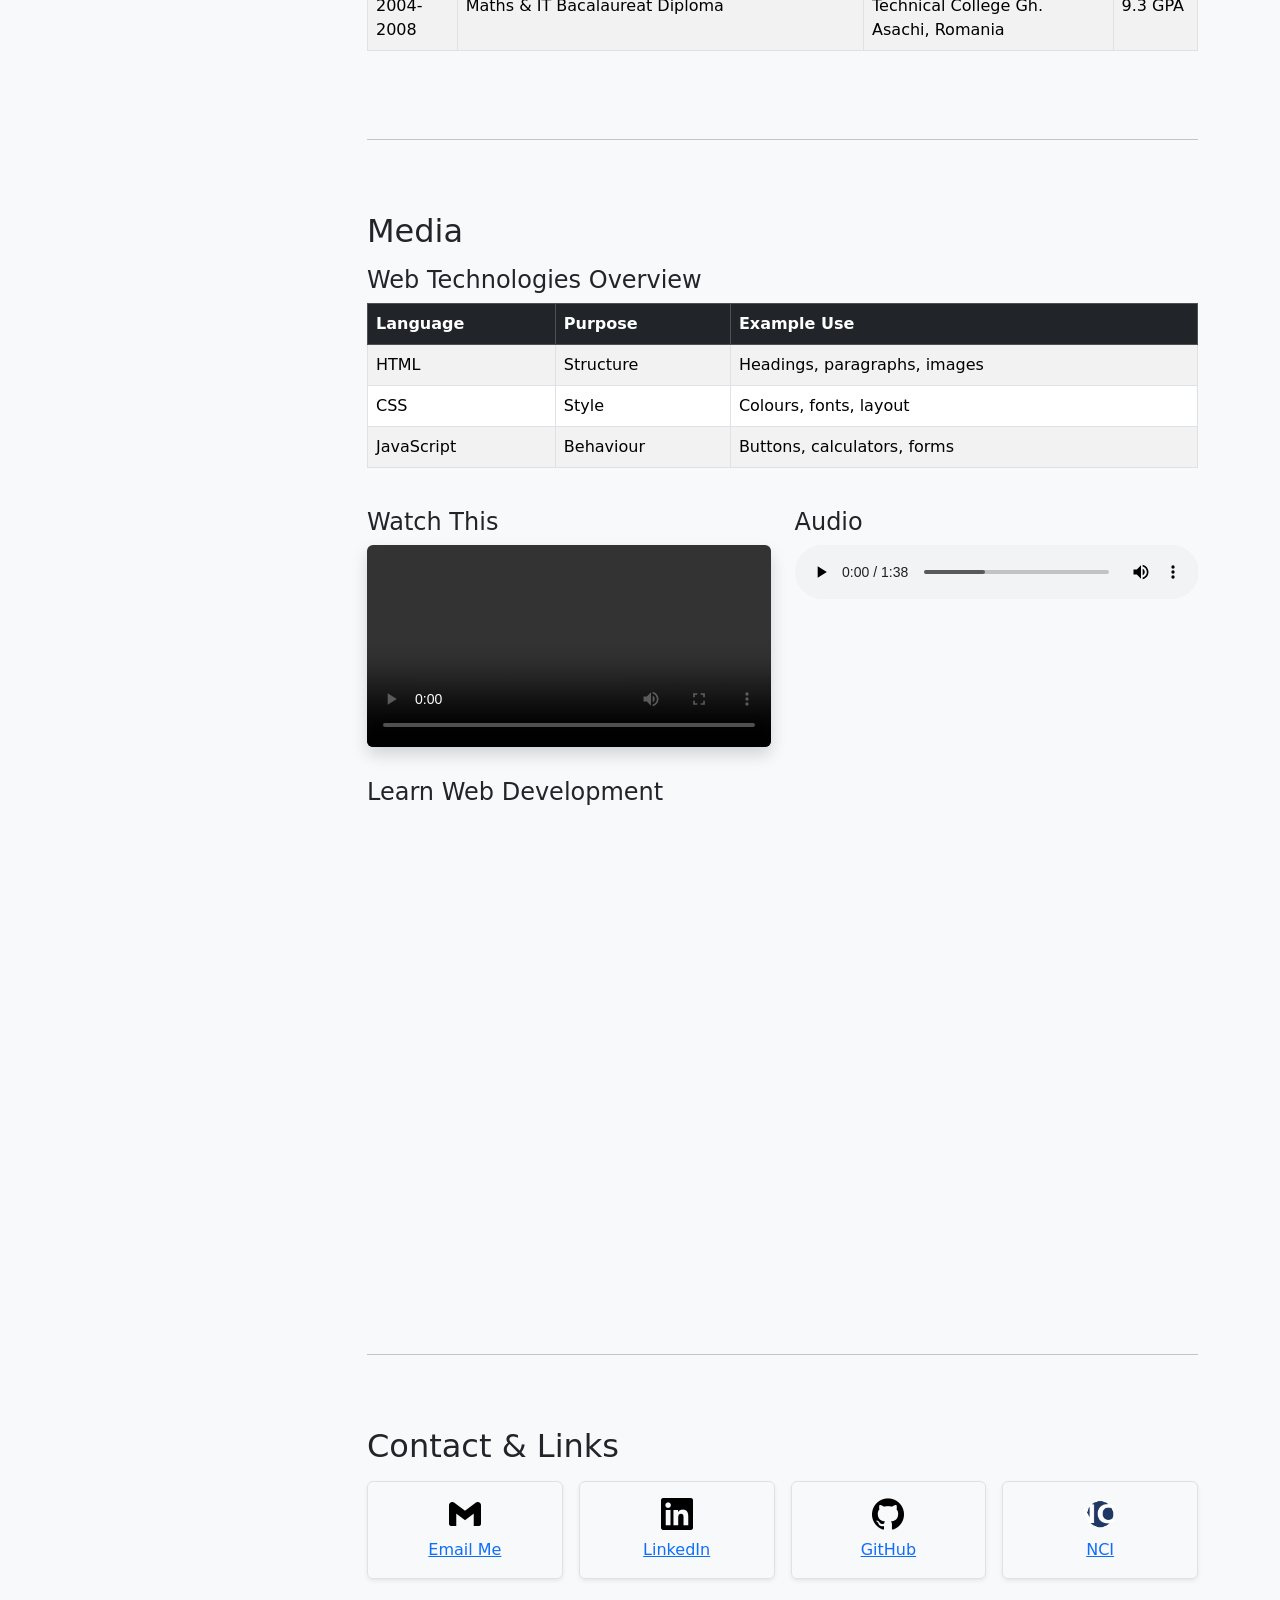
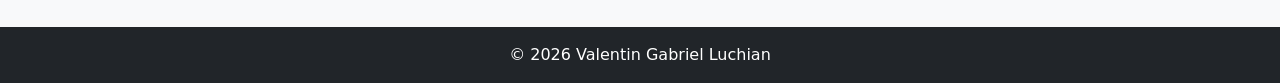
==== commit a5d2fb2b: "Refactor HTML structure and styles across multiple pages; update Bootstrap version to 5.3.0, enhance" ====
--- a/index.html
+++ b/index.html
@@ -4,187 +4,256 @@
     <meta charset="UTF-8">
     <meta name="viewport" content="width=device-width, initial-scale=1.0">
     <title>Valentin Gabriel Luchian - Personal Website</title>
-    <link href="https://cdn.jsdelivr.net/npm/bootstrap@5.3.3/dist/css/bootstrap.min.css" rel="stylesheet">
+    <link rel="stylesheet" href="https://cdn.jsdelivr.net/npm/bootstrap@5.3.0/dist/css/bootstrap.min.css">
+    <link rel="stylesheet" href="css/styles.css">
 </head>
 <body>
 
-<nav class="navbar navbar-expand-lg navbar-dark bg-primary">
+<nav class="navbar navbar-expand-lg navbar-dark bg-dark">
     <div class="container">
         <a class="navbar-brand" href="index.html">Valentin Gabriel Luchian</a>
-        <button class="navbar-toggler" type="button" data-bs-toggle="collapse" data-bs-target="#navbarNav">
+        <button class="navbar-toggler" type="button"
+                data-bs-toggle="collapse"
+                data-bs-target="#mainNav"
+                aria-controls="mainNav"
+                aria-expanded="false"
+                aria-label="Toggle navigation">
             <span class="navbar-toggler-icon"></span>
         </button>
-        <div class="collapse navbar-collapse" id="navbarNav">
+        <div class="collapse navbar-collapse" id="mainNav">
             <ul class="navbar-nav ms-auto">
-                <li class="nav-item"><a class="nav-link active" href="index.html">Home</a></li>
-                <li class="nav-item"><a class="nav-link" href="about.html">About</a></li>
-                <li class="nav-item"><a class="nav-link" href="contact.html">Contact</a></li>
-                <li class="nav-item"><a class="nav-link" href="calculator.html">Calculator</a></li>
+                <li class="nav-item">
+                    <a class="nav-link active" href="index.html">Home</a>
+                </li>
+                <li class="nav-item">
+                    <a class="nav-link" href="contact.html">Contact</a>
+                </li>
+                <li class="nav-item">
+                    <a class="nav-link" href="calculator.html">Calculator</a>
+                </li>
             </ul>
         </div>
     </div>
 </nav>
 
-<header class="bg-dark text-white text-center py-5">
-    <div class="container">
-        <h1 class="display-4">Hello, I am Valentin Gabriel Luchian</h1>
-        <p class="lead">Year 1 Computing Student at NCI</p>
+<div class="container my-4">
+    <div class="row">
+
+        <aside class="col-12 col-md-3">
+            <div class="text-center mb-4">
+                <img src="images/photo.jpg" alt="Photo of Valentin Gabriel Luchian" class="img-fluid rounded-circle shadow mb-3" width="180">
+                <h5>Valentin Gabriel Luchian</h5>
+                <p class="text-muted">Computing Student at NCI</p>
+            </div>
+            <div class="list-group mb-4">
+                <a href="#about" class="list-group-item list-group-item-action">About</a>
+                <a href="#hobbies" class="list-group-item list-group-item-action">Hobbies</a>
+                <a href="#education" class="list-group-item list-group-item-action">Education</a>
+                <a href="#media" class="list-group-item list-group-item-action">Media</a>
+                <a href="contact.html" class="list-group-item list-group-item-action">Contact</a>
+                <a href="calculator.html" class="list-group-item list-group-item-action">Calculator</a>
+            </div>
+        </aside>
+
+        <main class="col-12 col-md-9">
+
+            <section id="about">
+                <h1 class="display-5">Hello, I am Valentin Gabriel Luchian</h1>
+                <p class="lead">Welcome to my personal CV webpage. I am a Year 1 <span class="fw-bold">Computing</span> student at <span class="text-primary">NCI</span>.</p>
+                <p>My favourite module is <mark>Web Design and Development</mark>.</p>
+                <p class="text-muted">This module runs on <del>Tuesdays</del> <ins>Thursdays</ins>.</p>
+                <p class="bg-light p-3 rounded">I chose computing because I am passionate about technology and problem-solving.</p>
+
+                <div class="d-flex gap-2 mt-3">
+                    <a href="contact.html" class="btn btn-primary">Contact Me</a>
+                    <a href="#hobbies" class="btn btn-outline-dark">View Hobbies</a>
+                    <a href="https://www.linkedin.com/in/valentin-g-luchian-178652170/" class="btn btn-outline-primary" target="_blank">LinkedIn</a>
+                </div>
+            </section>
+
+            <hr class="my-5">
+
+            <section id="hobbies" class="py-4">
+                <h2 class="mb-3">My Hobbies</h2>
+                <div class="row row-cols-1 row-cols-md-3 g-3">
+                    <div class="col">
+                        <div class="card h-100">
+                            <img src="images/coding.png" class="card-img-top img-fluid p-3" alt="Coding">
+                            <div class="card-body">
+                                <h5 class="card-title">Coding</h5>
+                                <p class="card-text">I enjoy building web pages and learning new programming languages.</p>
+                                <a href="https://github.com/gabi89luch" class="btn btn-primary" target="_blank">Learn More</a>
+                            </div>
+                        </div>
+                    </div>
+                    <div class="col">
+                        <div class="card h-100">
+                            <img src="images/reading.png" class="card-img-top img-fluid p-3" alt="Reading">
+                            <div class="card-body">
+                                <h5 class="card-title">Reading</h5>
+                                <p class="card-text">I love reading about technology, science, and personal development.</p>
+                                <a href="#" class="btn btn-primary">Learn More</a>
+                            </div>
+                        </div>
+                    </div>
+                    <div class="col">
+                        <div class="card h-100">
+                            <img src="images/games.png" class="card-img-top img-fluid p-3" alt="Strategy Games">
+                            <div class="card-body">
+                                <h5 class="card-title">Strategy Games</h5>
+                                <p class="card-text">Playing strategy games helps me think critically and plan ahead.</p>
+                                <a href="#" class="btn btn-primary">Learn More</a>
+                            </div>
+                        </div>
+                    </div>
+                    <div class="col">
+                        <div class="card h-100">
+                            <img src="images/photography.png" class="card-img-top img-fluid p-3" alt="Photography">
+                            <div class="card-body">
+                                <h5 class="card-title">Photography</h5>
+                                <p class="card-text">I enjoy capturing moments and editing photos in my free time.</p>
+                                <a href="#" class="btn btn-primary">Learn More</a>
+                            </div>
+                        </div>
+                    </div>
+                    <div class="col">
+                        <div class="card h-100">
+                            <img src="images/outdoors.png" class="card-img-top img-fluid p-3" alt="Exploring the Outdoors">
+                            <div class="card-body">
+                                <h5 class="card-title">Outdoors</h5>
+                                <p class="card-text">Nature walks and hiking help me stay active and clear my mind.</p>
+                                <a href="#" class="btn btn-primary">Learn More</a>
+                            </div>
+                        </div>
+                    </div>
+                </div>
+            </section>
+
+            <hr class="my-5">
+
+            <section id="education" class="py-4">
+                <h2 class="mb-3">Education</h2>
+                <div class="table-responsive">
+                    <table class="table table-striped table-bordered">
+                        <thead class="table-dark">
+                            <tr>
+                                <th>Year</th>
+                                <th>Qualification</th>
+                                <th>Institution</th>
+                                <th>Grade</th>
+                            </tr>
+                        </thead>
+                        <tbody>
+                            <tr>
+                                <td>2024-2028</td>
+                                <td>BSc in Computing (Honours) Level 8</td>
+                                <td>National College of Ireland</td>
+                                <td>Ongoing</td>
+                            </tr>
+                            <tr>
+                                <td>2022-2024</td>
+                                <td>Advanced Degree in Software Development Apprenticeship Level 6</td>
+                                <td>MSTLETB</td>
+                                <td>Merit</td>
+                            </tr>
+                            <tr>
+                                <td>2004-2008</td>
+                                <td>Maths &amp; IT Bacalaureat Diploma</td>
+                                <td>Technical College Gh. Asachi, Romania</td>
+                                <td>9.3 GPA</td>
+                            </tr>
+                        </tbody>
+                    </table>
+                </div>
+            </section>
+
+            <hr class="my-5">
+
+            <section id="media" class="py-4">
+                <h2 class="mb-3">Media</h2>
+
+                <h4>Web Technologies Overview</h4>
+                <div class="table-responsive mb-4">
+                    <table class="table table-bordered table-striped">
+                        <thead class="table-dark">
+                            <tr>
+                                <th>Language</th>
+                                <th>Purpose</th>
+                                <th>Example Use</th>
+                            </tr>
+                        </thead>
+                        <tbody>
+                            <tr><td>HTML</td><td>Structure</td><td>Headings, paragraphs, images</td></tr>
+                            <tr><td>CSS</td><td>Style</td><td>Colours, fonts, layout</td></tr>
+                            <tr><td>JavaScript</td><td>Behaviour</td><td>Buttons, calculators, forms</td></tr>
+                        </tbody>
+                    </table>
+                </div>
+
+                <div class="row g-4">
+                    <div class="col-md-6">
+                        <h4>Watch This</h4>
+                        <video class="w-100 rounded shadow" controls>
+                            <source src="media/myvideo.mp4" type="video/mp4">
+                        </video>
+                    </div>
+                    <div class="col-md-6">
+                        <h4>Audio</h4>
+                        <audio class="w-100" controls>
+                            <source src="media/audio.mp3" type="audio/mpeg">
+                        </audio>
+                    </div>
+                </div>
+
+                <div class="mt-4">
+                    <h4>Learn Web Development</h4>
+                    <div class="ratio ratio-16x9">
+                        <iframe src="https://www.youtube.com/embed/UB1O30fR-EE" title="YouTube video" allowfullscreen></iframe>
+                    </div>
+                </div>
+            </section>
+
+            <hr class="my-5">
+
+            <section id="contact" class="py-4">
+                <h2 class="mb-3">Contact & Links</h2>
+                <div class="row text-center g-3">
+                    <div class="col-sm-6 col-lg-3">
+                        <div class="p-3 border rounded shadow-sm">
+                            <img src="images/email.png" alt="Email" width="32">
+                            <p class="mt-2 mb-0"><a href="mailto:gabrielluchian89@gmail.com">Email Me</a></p>
+                        </div>
+                    </div>
+                    <div class="col-sm-6 col-lg-3">
+                        <div class="p-3 border rounded shadow-sm">
+                            <img src="images/linkedin.png" alt="LinkedIn" width="32">
+                            <p class="mt-2 mb-0"><a href="https://www.linkedin.com/in/valentin-g-luchian-178652170/">LinkedIn</a></p>
+                        </div>
+                    </div>
+                    <div class="col-sm-6 col-lg-3">
+                        <div class="p-3 border rounded shadow-sm">
+                            <img src="images/github.png" alt="GitHub" width="32">
+                            <p class="mt-2 mb-0"><a href="https://github.com/gabi89luch">GitHub</a></p>
+                        </div>
+                    </div>
+                    <div class="col-sm-6 col-lg-3">
+                        <div class="p-3 border rounded shadow-sm">
+                            <img src="images/nci.png" alt="NCI" width="32">
+                            <p class="mt-2 mb-0"><a href="https://www.ncirl.ie/">NCI</a></p>
+                        </div>
+                    </div>
+                </div>
+            </section>
+
+        </main>
+
     </div>
-</header>
-
-<main class="container my-5">
-
-    <section id="about" class="mb-5">
-        <div class="row align-items-center">
-            <div class="col-md-4 text-center">
-                <img src="images/photo.jpg" alt="Photo of Valentin Gabriel Luchian" class="img-fluid rounded-circle shadow" width="250">
-            </div>
-            <div class="col-md-8">
-                <h2>Welcome</h2>
-                <p>Welcome to my personal CV webpage. I am a Year 1 <strong>Computing</strong> student at <em>NCI</em>.</p>
-                <p>My favourite module is <mark>Web Design and Development</mark>.</p>
-                <p>This module runs on <del>Tuesdays</del> <ins>Thursdays</ins>.</p>
-                <p class="bg-light p-3 rounded">I chose computing because I am passionate about technology and problem-solving.</p>
-            </div>
-        </div>
-    </section>
-
-    <hr class="my-5">
-
-    <section id="hobbies" class="mb-5">
-        <h2 class="text-center mb-4">My Favourite Things</h2>
-        <div class="row g-4">
-            <div class="col-md-4 col-lg">
-                <div class="card h-100 text-center shadow-sm">
-                    <div class="card-body">
-                        <img src="images/coding.png" alt="Coding" width="64" class="mb-3">
-                        <h5 class="card-title">Coding</h5>
-                        <p class="card-text">I enjoy building web pages and learning new programming languages.</p>
-                    </div>
-                </div>
-            </div>
-            <div class="col-md-4 col-lg">
-                <div class="card h-100 text-center shadow-sm">
-                    <div class="card-body">
-                        <img src="images/reading.png" alt="Reading" width="64" class="mb-3">
-                        <h5 class="card-title">Reading</h5>
-                        <p class="card-text">I love reading about technology, science, and personal development.</p>
-                    </div>
-                </div>
-            </div>
-            <div class="col-md-4 col-lg">
-                <div class="card h-100 text-center shadow-sm">
-                    <div class="card-body">
-                        <img src="images/games.png" alt="Strategy Games" width="64" class="mb-3">
-                        <h5 class="card-title">Strategy Games</h5>
-                        <p class="card-text">Playing strategy games helps me think critically and plan ahead.</p>
-                    </div>
-                </div>
-            </div>
-            <div class="col-md-4 col-lg">
-                <div class="card h-100 text-center shadow-sm border-warning">
-                    <div class="card-body">
-                        <img src="images/photography.png" alt="Photography" width="64" class="mb-3">
-                        <h5 class="card-title">Photography</h5>
-                        <p class="card-text">I enjoy capturing moments and editing photos in my free time.</p>
-                    </div>
-                </div>
-            </div>
-            <div class="col-md-4 col-lg">
-                <div class="card h-100 text-center shadow-sm">
-                    <div class="card-body">
-                        <img src="images/outdoors.png" alt="Exploring the Outdoors" width="64" class="mb-3">
-                        <h5 class="card-title">Outdoors</h5>
-                        <p class="card-text">Nature walks and hiking help me stay active and clear my mind.</p>
-                    </div>
-                </div>
-            </div>
-        </div>
-    </section>
-
-    <hr class="my-5">
-
-    <section id="media" class="mb-5">
-        <h2 class="text-center mb-4">Media</h2>
-
-        <div class="table-responsive mb-4">
-            <table class="table table-bordered table-striped">
-                <thead class="table-primary">
-                    <tr>
-                        <th>Language</th>
-                        <th>Purpose</th>
-                        <th>Example Use</th>
-                    </tr>
-                </thead>
-                <tbody>
-                    <tr><td>HTML</td><td>Structure</td><td>Headings, paragraphs, images</td></tr>
-                    <tr><td>CSS</td><td>Style</td><td>Colours, fonts, layout</td></tr>
-                    <tr><td>JavaScript</td><td>Behaviour</td><td>Buttons, calculators, forms</td></tr>
-                </tbody>
-            </table>
-        </div>
-
-        <div class="row g-4">
-            <div class="col-md-6">
-                <h3>Watch This</h3>
-                <video class="w-100 rounded shadow" controls>
-                    <source src="media/myvideo.mp4" type="video/mp4">
-                </video>
-            </div>
-            <div class="col-md-6">
-                <h3>Audio</h3>
-                <audio class="w-100" controls>
-                    <source src="media/audio.mp3" type="audio/mpeg">
-                </audio>
-            </div>
-        </div>
-
-        <div class="mt-4">
-            <h3>Learn Web Development</h3>
-            <div class="ratio ratio-16x9">
-                <iframe src="https://www.youtube.com/embed/UB1O30fR-EE" title="YouTube video" allowfullscreen></iframe>
-            </div>
-        </div>
-    </section>
-
-    <hr class="my-5">
-
-    <section id="contact" class="mb-5">
-        <h2 class="text-center mb-4">Contact & Links</h2>
-        <div class="row text-center g-3">
-            <div class="col-sm-6 col-lg-3">
-                <div class="p-3 border rounded shadow-sm">
-                    <img src="images/email.png" alt="Email" width="32">
-                    <p class="mt-2 mb-0"><a href="mailto:gabrielluchian89@gmail.com">Email Me</a></p>
-                </div>
-            </div>
-            <div class="col-sm-6 col-lg-3">
-                <div class="p-3 border rounded shadow-sm">
-                    <img src="images/linkedin.png" alt="LinkedIn" width="32">
-                    <p class="mt-2 mb-0"><a href="https://www.linkedin.com/in/valentin-g-luchian-178652170/">LinkedIn</a></p>
-                </div>
-            </div>
-            <div class="col-sm-6 col-lg-3">
-                <div class="p-3 border rounded shadow-sm">
-                    <img src="images/github.png" alt="GitHub" width="32">
-                    <p class="mt-2 mb-0"><a href="https://github.com/gabi89luch">GitHub</a></p>
-                </div>
-            </div>
-            <div class="col-sm-6 col-lg-3">
-                <div class="p-3 border rounded shadow-sm">
-                    <img src="images/nci.png" alt="NCI" width="32">
-                    <p class="mt-2 mb-0"><a href="https://www.ncirl.ie/">NCI</a></p>
-                </div>
-            </div>
-        </div>
-    </section>
-
-</main>
+</div>
 
 <footer class="bg-dark text-white text-center py-3">
     <p class="mb-0">&copy; 2026 Valentin Gabriel Luchian</p>
 </footer>
 
-<script src="https://cdn.jsdelivr.net/npm/bootstrap@5.3.3/dist/js/bootstrap.bundle.min.js"></script>
+<script src="https://cdn.jsdelivr.net/npm/bootstrap@5.3.0/dist/js/bootstrap.bundle.min.js"></script>
 </body>
 </html>
--- a/css/styles.css
+++ b/css/styles.css
@@ -0,0 +1,13 @@
+body {
+    background-color: #f8f9fa;
+}
+
+.card-img-top {
+    max-height: 100px;
+    object-fit: contain;
+}
+
+.list-group-item {
+    border-left: none;
+    border-right: none;
+}
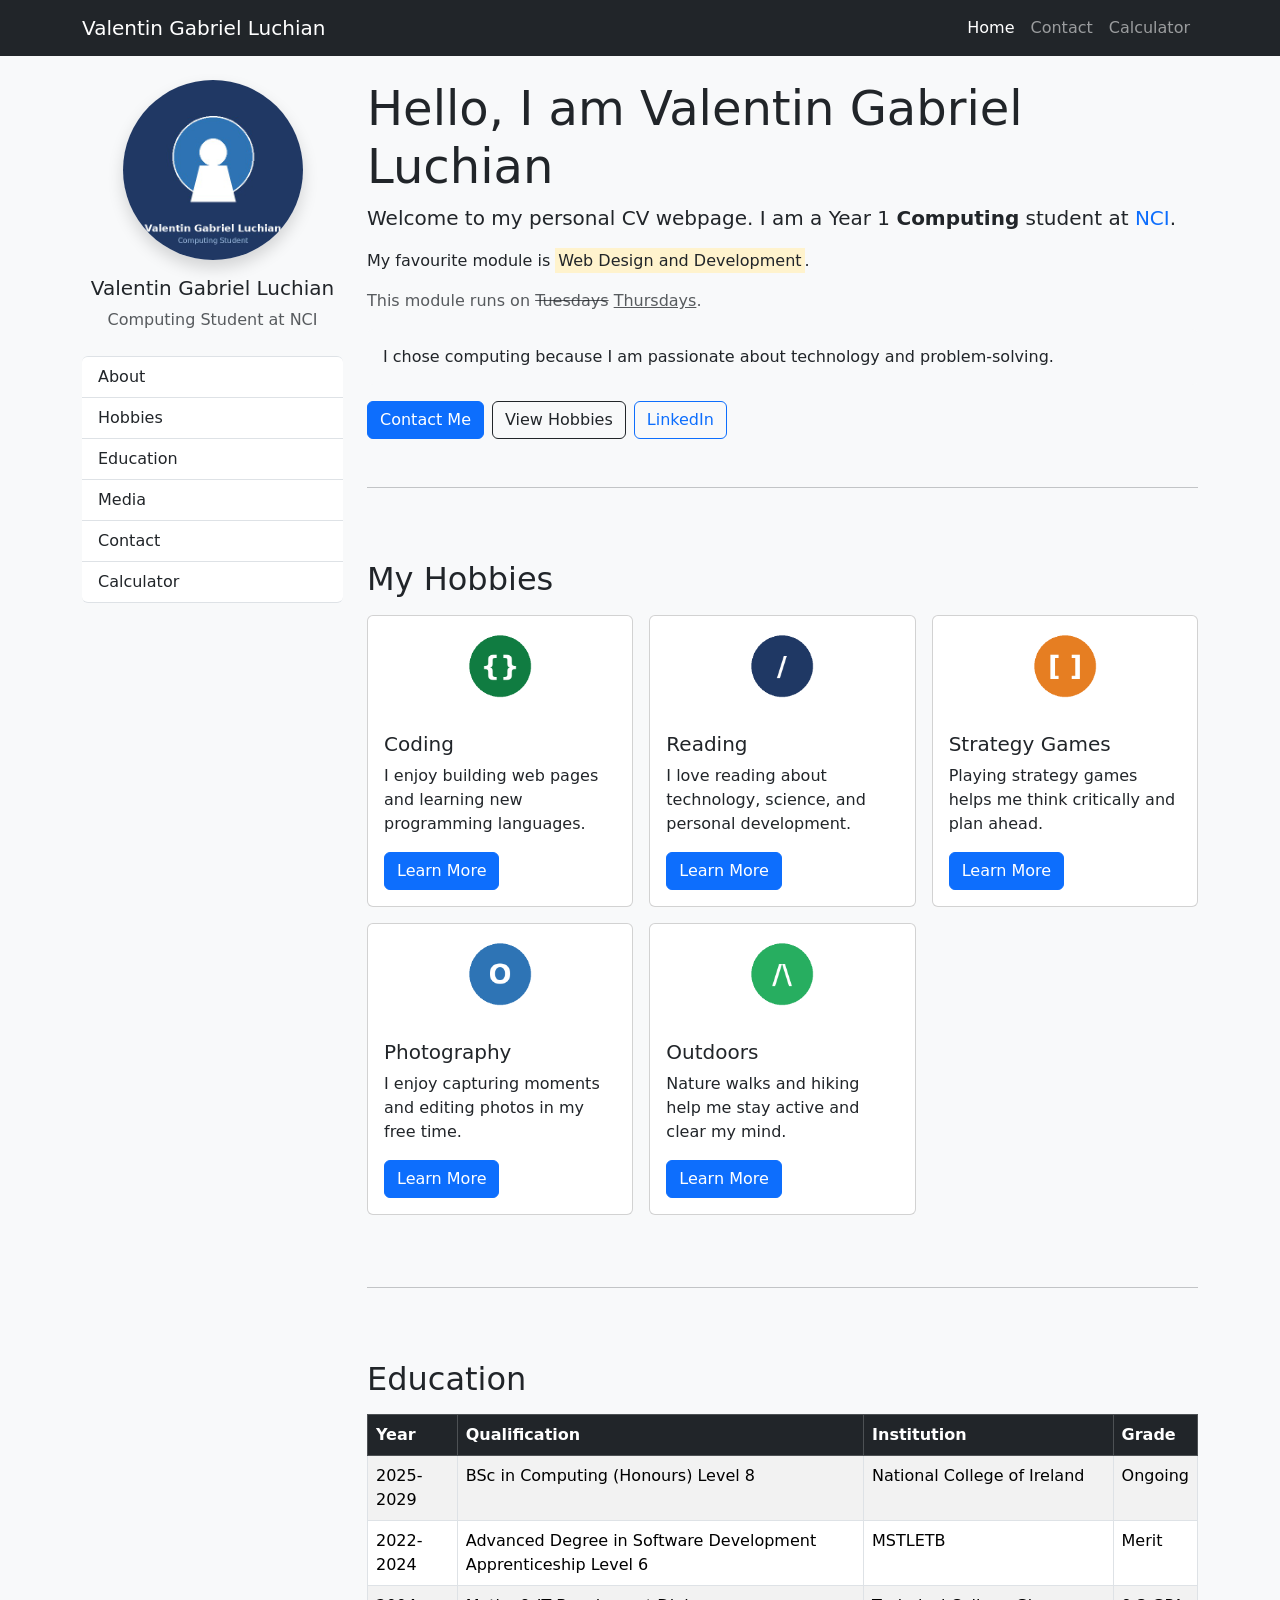
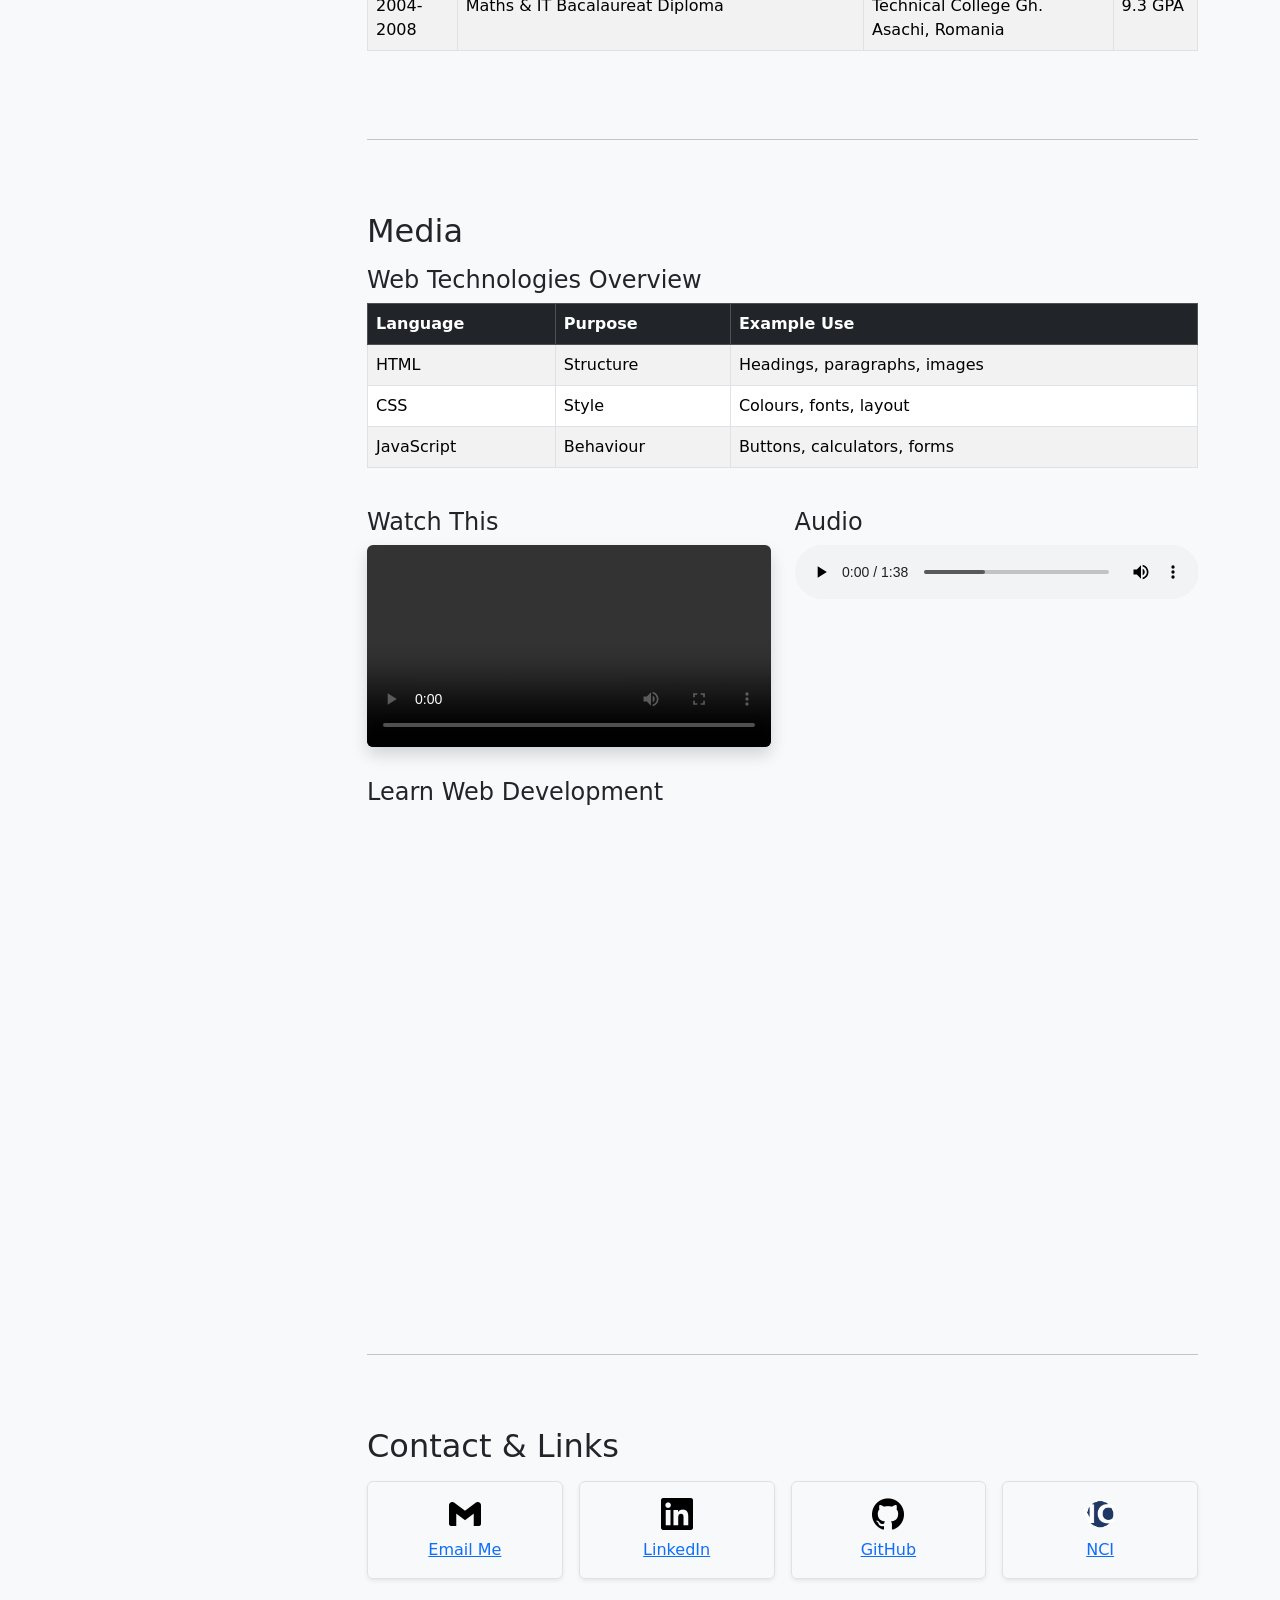
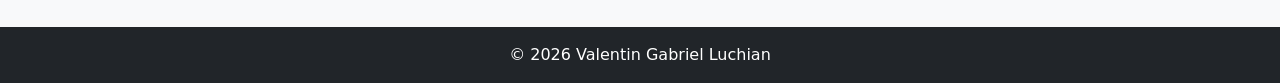
==== commit e87744e3: "Update education section dates in index.html" ====
--- a/index.html
+++ b/index.html
@@ -145,7 +145,7 @@
                         </thead>
                         <tbody>
                             <tr>
-                                <td>2024-2028</td>
+                                <td>2025-2029</td>
                                 <td>BSc in Computing (Honours) Level 8</td>
                                 <td>National College of Ireland</td>
                                 <td>Ongoing</td>
